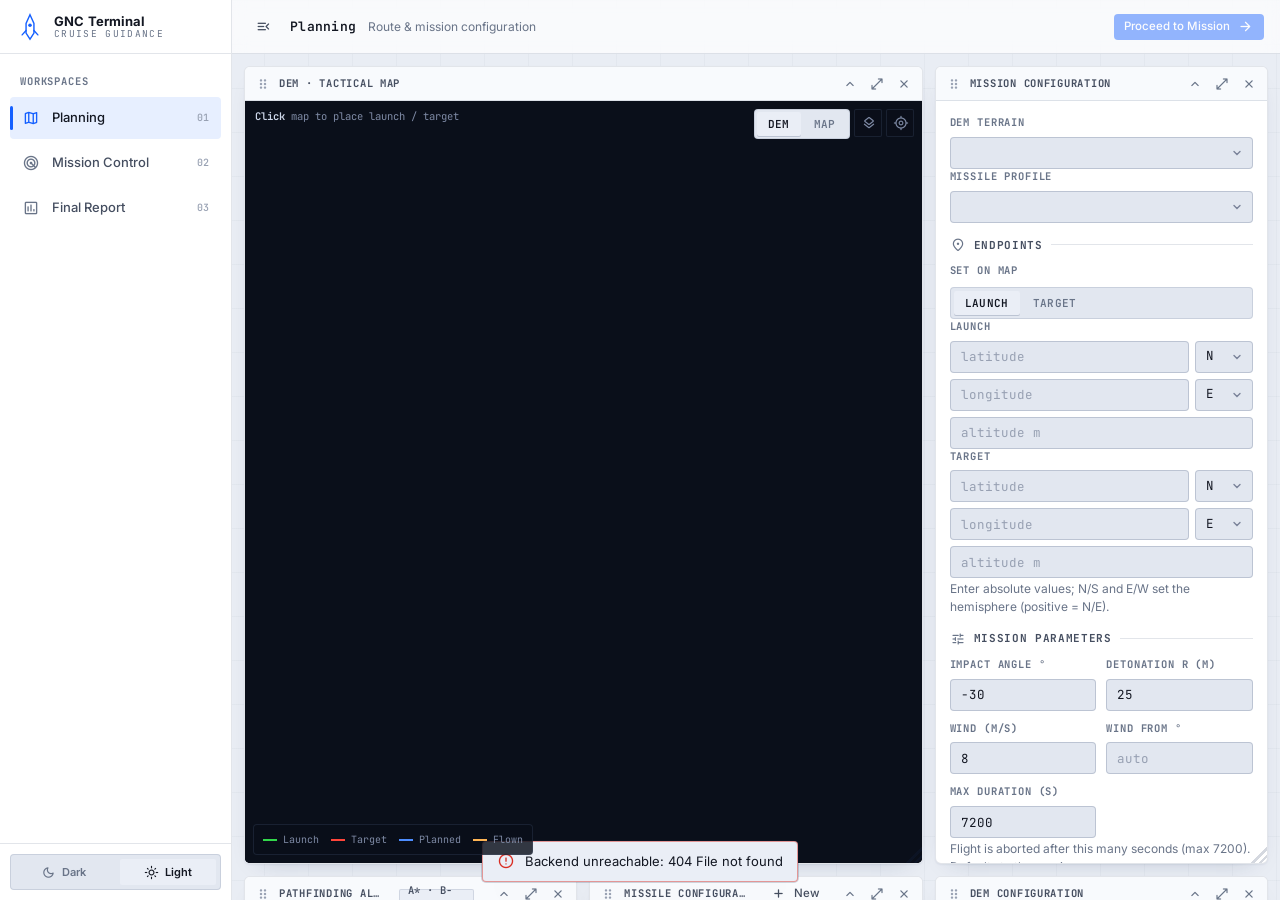
==== frontend/web/index.html @ 2882dc67 "Claude-Frontend Interface" ====
<!DOCTYPE html>
<html lang="en" data-theme="dark">
<head>
  <meta charset="utf-8" />
  <meta name="viewport" content="width=device-width, initial-scale=1, maximum-scale=1" />
  <title>Missile Guidance — Web Control Terminal</title>
  <meta name="color-scheme" content="dark light" />

  <link rel="preconnect" href="https://fonts.googleapis.com" />
  <link rel="preconnect" href="https://fonts.gstatic.com" crossorigin />
  <link href="https://fonts.googleapis.com/css2?family=Inter:wght@400;500;600;700&family=JetBrains+Mono:wght@400;500;600;700&display=swap" rel="stylesheet" />
  <link href="https://fonts.googleapis.com/css2?family=Material+Symbols+Rounded:opsz,wght,FILL,GRAD@20..48,300,0,0&display=block" rel="stylesheet" />

  <link rel="stylesheet" href="css/tokens.css" />
  <link rel="stylesheet" href="css/app.css" />
  <link rel="icon" href="data:image/svg+xml,%3Csvg xmlns='http://www.w3.org/2000/svg' viewBox='0 0 32 32'%3E%3Cpath d='M16 2 L20 12 L20 24 L16 30 L12 24 L12 12 Z' fill='%235b93ff'/%3E%3C/svg%3E" />
</head>
<body>
  <div class="app" id="app">
    <!-- Left navigation -->
    <nav class="nav" id="nav" aria-label="Primary">
      <div class="nav__brand">
        <svg class="nav__logo" viewBox="0 0 32 32" aria-hidden="true">
          <path d="M16 2 L20.5 12 L20.5 23 L16 30 L11.5 23 L11.5 12 Z" fill="none" stroke="currentColor" stroke-width="1.6"/>
          <path d="M11.5 20 L7 25 M20.5 20 L25 25" stroke="currentColor" stroke-width="1.6" fill="none" stroke-linecap="round"/>
          <circle cx="16" cy="14" r="2" fill="currentColor"/>
        </svg>
        <div class="nav__title">
          <b>GNC Terminal</b>
          <span>Cruise&nbsp;Guidance</span>
        </div>
      </div>

      <div class="nav__group" role="tablist" aria-label="Screens">
        <div class="nav__heading label">Workspaces</div>
        <button class="nav__item" data-screen="planning" role="tab">
          <span class="mi" aria-hidden="true">map</span><span>Planning</span><span class="nav__num">01</span>
        </button>
        <button class="nav__item" data-screen="mission" role="tab">
          <span class="mi" aria-hidden="true">radar</span><span>Mission Control</span><span class="nav__num">02</span>
        </button>
        <button class="nav__item" data-screen="report" role="tab">
          <span class="mi" aria-hidden="true">assessment</span><span>Final Report</span><span class="nav__num">03</span>
        </button>
      </div>

      <div class="nav__spacer"></div>

      <div class="nav__foot">
        <div class="theme-toggle" role="group" aria-label="Theme">
          <button class="theme-toggle__btn" data-theme-set="dark" aria-pressed="true"><span class="mi" aria-hidden="true">dark_mode</span><span class="theme-toggle__labels">Dark</span></button>
          <button class="theme-toggle__btn" data-theme-set="light" aria-pressed="false"><span class="mi" aria-hidden="true">light_mode</span><span class="theme-toggle__labels">Light</span></button>
        </div>
      </div>
    </nav>

    <!-- Workspace -->
    <div class="work">
      <header class="topbar">
        <button class="btn btn--icon btn--ghost topbar__nav-toggle" id="navToggle" title="Toggle navigation" aria-label="Toggle navigation">
          <span class="mi" aria-hidden="true">menu_open</span>
        </button>
        <div class="topbar__screen-name" id="screenName">Planning</div>
        <div class="topbar__crumb" id="screenCrumb"></div>
        <div class="topbar__spacer"></div>
        <div class="topbar__actions" id="topbarActions"></div>
      </header>

      <!-- Stage banner (mission screen) -->
      <div id="stageBannerMount"></div>

      <main class="screen" id="screen-planning" role="tabpanel" aria-label="Planning"></main>
      <main class="screen" id="screen-mission" role="tabpanel" aria-label="Mission Control" hidden></main>
      <main class="screen" id="screen-report" role="tabpanel" aria-label="Final Report" hidden></main>
    </div>
  </div>

  <div class="toasts" id="toasts" aria-live="polite"></div>

  <script type="module" src="js/app.js"></script>
</body>
</html>
---- frontend/web/css/tokens.css ----
/* ============================================================================
   Design tokens — "Aero-Kinetic Precision"
   A mission-control system: dense, utilitarian, calm. Dark-first with a full
   light theme. Instrument surfaces (map + 3D viewer) hold a fixed technical
   canvas so terrain reads identically in either theme.
   ========================================================================== */

:root {
  color-scheme: dark;

  /* Type */
  --font-sans: "Inter", system-ui, -apple-system, "Segoe UI", Roboto, sans-serif;
  --font-mono: "JetBrains Mono", ui-monospace, "SF Mono", "Menlo", "Consolas", monospace;

  /* Radii */
  --r-xs: 2px;
  --r-sm: 4px;
  --r-md: 6px;
  --r-lg: 10px;
  --r-full: 9999px;

  /* Spacing rhythm */
  --gap: 12px;
  --pad: 14px;
  --nav-w: 232px;
  --nav-collapsed: 60px;

  /* Motion */
  --ease-out: cubic-bezier(0.22, 1, 0.36, 1);
  --ease-out-quint: cubic-bezier(0.23, 1, 0.32, 1);
  --dur-fast: 0.12s;
  --dur: 0.22s;
  --dur-slow: 0.4s;

  /* Z-scale (semantic, never arbitrary) */
  --z-base: 0;
  --z-widget-drag: 40;
  --z-nav: 60;
  --z-banner: 70;
  --z-fullscreen: 200;
  --z-popover: 300;
  --z-toast: 400;

  /* Mission accent roles (theme-invariant so trajectories keep meaning) */
  --c-planned: #4d8dff;   /* pathfinder route            */
  --c-actual:  #ffb454;   /* flown / actual trajectory   */
  --c-boost:   #b48cff;   /* boost guidance segment      */
  --c-terminal:#ff5a52;   /* terminal guidance segment   */
  --c-target:  #ff453a;   /* target / impact             */
  --c-start:   #32d74b;   /* launch point                */

  /* Instrument canvas (map + viewer) — fixed across themes */
  --instr-bg:      #0a0f1a;
  --instr-bg-2:    #0d1420;
  --instr-grid:    rgba(120, 150, 200, 0.14);
  --instr-ink:     #cdd7ea;
  --instr-ink-dim: #7f8ba6;
}

/* -------------------------------- Dark ----------------------------------- */
:root,
:root[data-theme="dark"] {
  color-scheme: dark;

  --bg:            #080b12;
  --bg-grid:       rgba(255, 255, 255, 0.022);
  --surface:       #10141e;
  --surface-2:     #161b28;
  --surface-3:     #1d2433;
  --surface-sunken:#0a0d15;

  --ink:           #e8ecf6;
  --ink-2:         #aab3c8;
  --ink-3:         #79839a;
  --ink-faint:     #566072;

  --line:          rgba(160, 180, 220, 0.10);
  --line-2:        rgba(160, 180, 220, 0.16);
  --line-strong:   rgba(160, 180, 220, 0.28);

  --primary:       #5b93ff;
  --primary-ink:   #ffffff;
  --primary-soft:  rgba(91, 147, 255, 0.14);
  --primary-line:  rgba(91, 147, 255, 0.4);

  --success:       #34d15b;
  --success-soft:  rgba(52, 209, 91, 0.13);
  --warn:          #ffcf33;
  --warn-soft:     rgba(255, 207, 51, 0.14);
  --danger:        #ff5247;
  --danger-soft:   rgba(255, 82, 71, 0.14);

  --shadow-widget: 0 1px 0 rgba(255,255,255,0.03) inset, 0 8px 24px -12px rgba(0,0,0,0.7);
  --shadow-float:  0 18px 50px -18px rgba(0,0,0,0.85), 0 0 0 1px var(--line-2);
}

/* -------------------------------- Light ---------------------------------- */
:root[data-theme="light"] {
  color-scheme: light;

  --bg:            #e9edf4;
  --bg-grid:       rgba(20, 40, 80, 0.03);
  --surface:       #ffffff;
  --surface-2:     #f4f6fb;
  --surface-3:     #eaeef6;
  --surface-sunken:#e2e7f0;

  --ink:           #131722;
  --ink-2:         #454e60;
  --ink-3:         #697488;
  --ink-faint:     #97a0b2;

  --line:          rgba(20, 40, 80, 0.12);
  --line-2:        rgba(20, 40, 80, 0.18);
  --line-strong:   rgba(20, 40, 80, 0.30);

  --primary:       #1560ff;
  --primary-ink:   #ffffff;
  --primary-soft:  rgba(21, 96, 255, 0.10);
  --primary-line:  rgba(21, 96, 255, 0.35);

  --success:       #1a9e42;
  --success-soft:  rgba(26, 158, 66, 0.12);
  --warn:          #b8860a;
  --warn-soft:     rgba(184, 134, 10, 0.14);
  --danger:        #d92c22;
  --danger-soft:   rgba(217, 44, 34, 0.10);

  --shadow-widget: 0 1px 2px rgba(20,40,80,0.06), 0 10px 24px -16px rgba(20,40,80,0.28);
  --shadow-float:  0 20px 50px -20px rgba(20,40,80,0.35), 0 0 0 1px var(--line-2);
}

/* -------------------------------- Reset ---------------------------------- */
*, *::before, *::after { box-sizing: border-box; }
* { margin: 0; }

html, body { height: 100%; }

body {
  font-family: var(--font-sans);
  font-size: 14px;
  line-height: 1.5;
  color: var(--ink);
  background-color: var(--bg);
  background-image:
    linear-gradient(var(--bg-grid) 1px, transparent 1px),
    linear-gradient(90deg, var(--bg-grid) 1px, transparent 1px);
  background-size: 44px 44px;
  -webkit-font-smoothing: antialiased;
  text-rendering: optimizeLegibility;
  overflow: hidden;
}

button, input, select, textarea { font: inherit; color: inherit; }
button { cursor: pointer; background: none; border: none; }
a { color: var(--primary); text-decoration: none; }
h1, h2, h3, h4 { font-weight: 600; line-height: 1.2; }
ul { list-style: none; padding: 0; }

::selection { background: var(--primary-soft); }

/* Scrollbars */
* { scrollbar-width: thin; scrollbar-color: var(--line-strong) transparent; }
*::-webkit-scrollbar { width: 9px; height: 9px; }
*::-webkit-scrollbar-thumb { background: var(--line-2); border-radius: var(--r-full); border: 2px solid transparent; background-clip: content-box; }
*::-webkit-scrollbar-thumb:hover { background: var(--line-strong); background-clip: content-box; }

/* --------------------------- Text primitives ----------------------------- */
.mono { font-family: var(--font-mono); font-variant-numeric: tabular-nums; }
.tnum { font-variant-numeric: tabular-nums; }

.label {
  font-family: var(--font-mono);
  font-size: 10.5px;
  font-weight: 700;
  letter-spacing: 0.08em;
  text-transform: uppercase;
  color: var(--ink-3);
}

.hint { color: var(--ink-3); font-size: 12px; }

/* ------------------------------ Controls --------------------------------- */
.btn {
  --btn-bg: var(--surface-3);
  display: inline-flex; align-items: center; gap: 7px;
  height: 32px; padding: 0 12px;
  border-radius: var(--r-sm);
  background: var(--btn-bg);
  border: 1px solid var(--line-2);
  color: var(--ink);
  font-size: 12.5px; font-weight: 500;
  white-space: nowrap;
  transition: background var(--dur-fast) var(--ease-out), border-color var(--dur-fast), transform var(--dur-fast);
}
.btn:hover { background: color-mix(in oklab, var(--btn-bg) 82%, var(--ink)); border-color: var(--line-strong); }
.btn:active { transform: translateY(1px); }
.btn:disabled { opacity: 0.45; cursor: not-allowed; }
.btn .mi { font-size: 17px; }

.btn--primary { --btn-bg: var(--primary); color: var(--primary-ink); border-color: transparent; }
.btn--primary:hover { background: color-mix(in oklab, var(--primary) 88%, #fff); }
.btn--danger { --btn-bg: transparent; color: var(--danger); border-color: color-mix(in oklab, var(--danger) 45%, transparent); }
.btn--danger:hover { background: var(--danger-soft); }
.btn--ghost { --btn-bg: transparent; border-color: transparent; color: var(--ink-2); }
.btn--ghost:hover { background: var(--surface-3); color: var(--ink); }
.btn--sm { height: 26px; padding: 0 9px; font-size: 11.5px; }
.btn--icon { width: 30px; height: 30px; padding: 0; justify-content: center; }
.btn--block { width: 100%; justify-content: center; }

/* Inputs */
.field { display: flex; flex-direction: column; gap: 5px; }
.field > .label { margin-bottom: 1px; }

.input, .select {
  height: 32px; width: 100%;
  padding: 0 10px;
  background: var(--surface-sunken);
  border: 1px solid var(--line-2);
  border-radius: var(--r-sm);
  color: var(--ink);
  font-family: var(--font-mono);
  font-size: 12.5px;
  transition: border-color var(--dur-fast), box-shadow var(--dur-fast);
}
.input:focus, .select:focus {
  outline: none;
  border-color: var(--primary-line);
  box-shadow: 0 0 0 3px var(--primary-soft);
}
.input::placeholder { color: var(--ink-faint); }
.select {
  appearance: none;
  background-image: url("data:image/svg+xml,%3Csvg xmlns='http://www.w3.org/2000/svg' width='12' height='12' viewBox='0 0 12 12'%3E%3Cpath d='M3 4.5 6 7.5 9 4.5' stroke='%237a839a' stroke-width='1.4' fill='none' stroke-linecap='round'/%3E%3C/svg%3E");
  background-repeat: no-repeat;
  background-position: right 9px center;
  padding-right: 26px;
  cursor: pointer;
}
.range { width: 100%; accent-color: var(--primary); }

/* Chips / status pills */
.chip {
  display: inline-flex; align-items: center; gap: 5px;
  height: 20px; padding: 0 8px;
  border-radius: var(--r-xs);
  background: var(--surface-3);
  border: 1px solid var(--line);
  font-family: var(--font-mono);
  font-size: 10.5px; font-weight: 600; letter-spacing: 0.03em;
  color: var(--ink-2);
  text-transform: uppercase;
}
.chip .dot { width: 6px; height: 6px; border-radius: 50%; background: var(--ink-3); }
.chip--ok { color: var(--success); border-color: color-mix(in oklab, var(--success) 40%, transparent); background: var(--success-soft); }
.chip--ok .dot { background: var(--success); }
.chip--warn { color: var(--warn); border-color: color-mix(in oklab, var(--warn) 40%, transparent); background: var(--warn-soft); }
.chip--warn .dot { background: var(--warn); }
.chip--danger { color: var(--danger); border-color: color-mix(in oklab, var(--danger) 40%, transparent); background: var(--danger-soft); }
.chip--danger .dot { background: var(--danger); }

/* Segmented control (tabs) */
.seg { display: inline-flex; gap: 2px; padding: 3px; background: var(--surface-sunken); border-radius: var(--r-sm); border: 1px solid var(--line); }
.seg__btn {
  height: 24px; padding: 0 11px;
  border-radius: var(--r-xs);
  font-family: var(--font-mono); font-size: 11px; font-weight: 600; letter-spacing: 0.03em;
  color: var(--ink-3); text-transform: uppercase;
  transition: color var(--dur-fast), background var(--dur-fast);
}
.seg__btn:hover { color: var(--ink); }
.seg__btn[aria-selected="true"] { background: var(--surface-3); color: var(--ink); box-shadow: 0 1px 0 var(--line-2); }

/* Key/value data rows */
.kv { display: grid; grid-template-columns: 1fr auto; align-items: baseline; gap: 8px; padding: 4px 0; border-bottom: 1px solid var(--line); }
.kv:last-child { border-bottom: none; }
.kv__k { color: var(--ink-3); font-size: 12px; }
.kv__v { font-family: var(--font-mono); font-size: 12.5px; font-weight: 500; color: var(--ink); font-variant-numeric: tabular-nums; }
.kv__v.is-warn { color: var(--warn); }
.kv__v.is-danger { color: var(--danger); }
.kv__v.is-ok { color: var(--success); }

/* Material symbols sizing */
.mi { font-family: "Material Symbols Rounded"; font-weight: normal; font-style: normal; line-height: 1; letter-spacing: normal; text-transform: none; display: inline-block; white-space: nowrap; -webkit-font-feature-settings: 'liga'; -webkit-font-smoothing: antialiased; user-select: none; font-size: 18px; }

/* Visually-hidden (a11y) */
.vh { position: absolute; width: 1px; height: 1px; padding: 0; margin: -1px; overflow: hidden; clip: rect(0 0 0 0); white-space: nowrap; border: 0; }

@media (prefers-reduced-motion: reduce) {
  *, *::before, *::after { animation-duration: 0.001ms !important; transition-duration: 0.001ms !important; }
}
---- frontend/web/css/app.css ----
/* ============================================================================
   App shell, widgets, and screen components.
   ========================================================================== */

/* --------------------------------- Shell --------------------------------- */
.app {
  display: grid;
  grid-template-columns: var(--nav-w) 1fr;
  grid-template-rows: 100%;
  height: 100vh;
  transition: grid-template-columns var(--dur) var(--ease-out);
}
.app.nav-collapsed { grid-template-columns: var(--nav-collapsed) 1fr; }

/* --------------------------------- Nav ----------------------------------- */
.nav {
  grid-column: 1;
  display: flex; flex-direction: column;
  background: var(--surface);
  border-right: 1px solid var(--line);
  overflow: hidden;
  z-index: var(--z-nav);
}
.nav__brand {
  display: flex; align-items: center; gap: 10px;
  height: 54px; padding: 0 16px;
  border-bottom: 1px solid var(--line);
  flex-shrink: 0;
}
.nav__logo { width: 28px; height: 28px; flex-shrink: 0; color: var(--primary); }
.nav__title { display: flex; flex-direction: column; line-height: 1.15; overflow: hidden; white-space: nowrap; }
.nav__title b { font-size: 13px; letter-spacing: 0.01em; }
.nav__title span { font-family: var(--font-mono); font-size: 9.5px; letter-spacing: 0.14em; color: var(--ink-3); text-transform: uppercase; }

.nav__group { padding: 12px 10px; display: flex; flex-direction: column; gap: 3px; }
.nav__heading { padding: 8px 10px 4px; }

.nav__item {
  display: flex; align-items: center; gap: 12px;
  height: 42px; padding: 0 12px;
  border-radius: var(--r-sm);
  color: var(--ink-2);
  font-size: 13px; font-weight: 500;
  white-space: nowrap;
  position: relative;
  transition: background var(--dur-fast), color var(--dur-fast);
}
.nav__item .mi { flex-shrink: 0; color: var(--ink-3); transition: color var(--dur-fast); }
.nav__item:hover { background: var(--surface-2); color: var(--ink); }
.nav__item:hover .mi { color: var(--ink-2); }
.nav__item[aria-current="page"] { background: var(--primary-soft); color: var(--ink); }
.nav__item[aria-current="page"] .mi { color: var(--primary); }
.nav__item[aria-current="page"]::before {
  content: ""; position: absolute; left: 0; top: 9px; bottom: 9px; width: 3px;
  background: var(--primary); border-radius: var(--r-full);
}
.nav__num { margin-left: auto; font-family: var(--font-mono); font-size: 10px; color: var(--ink-faint); }

.nav__spacer { flex: 1; }
.nav__foot { padding: 10px; border-top: 1px solid var(--line); display: flex; flex-direction: column; gap: 8px; }

.app.nav-collapsed .nav__title,
.app.nav-collapsed .nav__item span,
.app.nav-collapsed .nav__num,
.app.nav-collapsed .nav__heading,
.app.nav-collapsed .theme-toggle__labels { display: none; }
.app.nav-collapsed .nav__item { justify-content: center; padding: 0; }
.app.nav-collapsed .nav__brand { justify-content: center; padding: 0; }

/* Theme toggle */
.theme-toggle { display: flex; align-items: center; gap: 8px; padding: 4px; background: var(--surface-sunken); border: 1px solid var(--line); border-radius: var(--r-sm); }
.theme-toggle__btn { flex: 1; display: flex; align-items: center; justify-content: center; gap: 6px; height: 26px; border-radius: var(--r-xs); color: var(--ink-3); font-size: 11px; font-weight: 600; }
.theme-toggle__btn[aria-pressed="true"] { background: var(--surface-3); color: var(--ink); }
.theme-toggle__btn .mi { font-size: 15px; }

/* ------------------------------- Workspace ------------------------------- */
.work { grid-column: 2; display: flex; flex-direction: column; min-width: 0; height: 100vh; }

.topbar {
  display: flex; align-items: center; gap: 12px;
  height: 54px; padding: 0 16px;
  border-bottom: 1px solid var(--line);
  background: color-mix(in oklab, var(--surface) 70%, transparent);
  backdrop-filter: blur(8px);
  flex-shrink: 0;
  z-index: var(--z-banner);
}
.topbar__nav-toggle { color: var(--ink-2); }
.topbar__screen-name { font-family: var(--font-mono); font-size: 13px; font-weight: 600; letter-spacing: 0.02em; }
.topbar__crumb { color: var(--ink-3); font-size: 12px; }
.topbar__spacer { flex: 1; }
.topbar__actions { display: flex; align-items: center; gap: 8px; }

.screen { flex: 1; min-height: 0; position: relative; overflow: hidden; }
.screen[hidden] { display: none; }

/* Widget grid workspace */
.workspace {
  position: absolute; inset: 0;
  padding: var(--gap);
  display: grid;
  gap: var(--gap);
  overflow: auto;
}

/* --------------------------------- Widget -------------------------------- */
.widget {
  display: flex; flex-direction: column;
  min-width: 0; min-height: 0;
  background: var(--surface);
  border: 1px solid var(--line);
  border-radius: var(--r-md);
  box-shadow: var(--shadow-widget);
  overflow: hidden;
  position: relative;
}
.widget.is-dragging { z-index: var(--z-widget-drag); box-shadow: var(--shadow-float); cursor: grabbing; user-select: none; opacity: 0.94; transform: scale(1.01); }
.widget-placeholder {
  border: 1.5px dashed var(--primary-line);
  border-radius: var(--r-md);
  background: var(--primary-soft);
  min-height: 0;
  transition: none;
}
.widget.is-fullscreen {
  position: fixed !important; inset: 12px !important;
  z-index: var(--z-fullscreen);
  box-shadow: var(--shadow-float);
  grid-area: unset !important;
}
.widget.is-collapsed { min-height: 0 !important; height: auto !important; }
.widget.is-collapsed .widget__body { display: none; }

.widget__head {
  display: flex; align-items: center; gap: 8px;
  height: 34px; padding: 0 6px 0 10px;
  border-bottom: 1px solid var(--line);
  background: color-mix(in oklab, var(--surface-2) 60%, var(--surface));
  flex-shrink: 0;
  cursor: grab;
  user-select: none;
}
.widget__grip { display: flex; color: var(--ink-faint); flex-shrink: 0; }
.widget__grip .mi { font-size: 16px; }
.widget__title { font-family: var(--font-mono); font-size: 10.5px; font-weight: 700; letter-spacing: 0.07em; text-transform: uppercase; color: var(--ink-2); white-space: nowrap; overflow: hidden; text-overflow: ellipsis; }
.widget__head-meta { margin-left: 6px; overflow: hidden; }
.widget__spacer { flex: 1; }
.widget__tools { display: flex; align-items: center; gap: 1px; flex-shrink: 0; }
.widget__tool { width: 26px; height: 26px; display: grid; place-items: center; border-radius: var(--r-xs); color: var(--ink-3); transition: background var(--dur-fast), color var(--dur-fast); }
.widget__tool:hover { background: var(--surface-3); color: var(--ink); }
.widget__tool .mi { font-size: 16px; }

.widget__body { flex: 1; min-height: 0; overflow: auto; padding: var(--pad); }
.widget__body.is-flush { padding: 0; }
.widget__body.is-instrument { padding: 0; background: var(--instr-bg); }

.widget__resize {
  position: absolute; right: 0; bottom: 0; width: 16px; height: 16px;
  cursor: nwse-resize; z-index: 2;
  background: linear-gradient(135deg, transparent 50%, var(--line-strong) 50%, var(--line-strong) 60%, transparent 60%, transparent 72%, var(--line-strong) 72%, var(--line-strong) 82%, transparent 82%);
  opacity: 0.6;
}
.widget__resize:hover { opacity: 1; }

.widget__section-tabs { display: flex; align-items: center; gap: 2px; padding: 6px 8px; border-bottom: 1px solid var(--line); overflow-x: auto; flex-shrink: 0; }

/* Empty / loading states inside widgets */
.state {
  height: 100%; min-height: 120px;
  display: flex; flex-direction: column; align-items: center; justify-content: center; gap: 10px;
  text-align: center; padding: 24px; color: var(--ink-3);
}
.state .mi { font-size: 30px; color: var(--ink-faint); }
.state__title { font-size: 13px; color: var(--ink-2); font-weight: 500; }
.state__msg { font-size: 12px; max-width: 40ch; }
.spinner { width: 22px; height: 22px; border: 2px solid var(--line-2); border-top-color: var(--primary); border-radius: 50%; animation: spin 0.7s linear infinite; }
@keyframes spin { to { transform: rotate(360deg); } }

/* --------------------------- Instrument canvas --------------------------- */
.instr { position: relative; width: 100%; height: 100%; background: var(--instr-bg); }
.instr canvas { display: block; width: 100%; height: 100%; }
.instr__overlay { position: absolute; inset: 0; pointer-events: none; }
.instr__hud { position: absolute; padding: 8px 10px; font-family: var(--font-mono); font-size: 10.5px; color: var(--instr-ink-dim); pointer-events: none; z-index: 500; }
.instr__hud--tl { top: 0; left: 0; }
.instr__hud--tr { top: 0; right: 0; text-align: right; }
.instr__hud--bl { bottom: 0; left: 0; }
.instr__hud--br { bottom: 0; right: 0; text-align: right; }
.instr__hud b { color: var(--instr-ink); font-weight: 600; }
.instr__controls { position: absolute; top: 8px; right: 8px; display: flex; gap: 4px; pointer-events: auto; z-index: 600; }
.instr__legend { position: absolute; bottom: 8px; left: 8px; display: flex; flex-wrap: wrap; gap: 4px 12px; padding: 7px 9px; background: color-mix(in oklab, var(--instr-bg) 82%, transparent); border: 1px solid var(--instr-grid); border-radius: var(--r-sm); pointer-events: none; z-index: 500; }
.instr__legend span { display: inline-flex; align-items: center; gap: 6px; font-family: var(--font-mono); font-size: 10px; color: var(--instr-ink-dim); }
.instr__legend i { width: 14px; height: 0; border-top: 2px solid currentColor; display: inline-block; }
.instr__btn { width: 28px; height: 28px; display: grid; place-items: center; border-radius: var(--r-xs); background: color-mix(in oklab, var(--instr-bg) 70%, transparent); border: 1px solid var(--instr-grid); color: var(--instr-ink-dim); }
.instr__btn:hover { color: var(--instr-ink); border-color: var(--instr-ink-dim); }
.instr__btn .mi { font-size: 16px; }

/* ----------------------------- Map menu / Leaflet ------------------------ */
.map-menu__row { display: flex; align-items: center; gap: 9px; padding: 6px 8px; border-radius: var(--r-xs); font-size: 12.5px; color: var(--ink); cursor: pointer; user-select: none; }
.map-menu__row:hover { background: var(--surface-3); }
.map-menu__row input { width: 15px; height: 15px; accent-color: var(--primary); cursor: pointer; }

.leaflet-container { background: var(--instr-bg) !important; font-family: var(--font-mono); font-size: 11px; }
.leaflet-bar a { background: var(--surface-2) !important; color: var(--ink) !important; border-bottom-color: var(--line-2) !important; }
.leaflet-bar a:hover { background: var(--surface-3) !important; }
.leaflet-control-attribution { background: rgba(10,15,26,.7) !important; color: var(--instr-ink-dim) !important; }
.leaflet-control-attribution a { color: var(--instr-ink-dim) !important; }
.map-pin-label { background: rgba(10,15,26,.82) !important; border: 1px solid var(--instr-grid) !important; color: var(--instr-ink) !important; font: 600 10px var(--font-mono) !important; box-shadow: none !important; padding: 1px 5px !important; }
.map-pin-label::before { display: none !important; }

/* --------------------------------- Terminal ------------------------------ */
.terminal { height: 100%; background: var(--surface-sunken); font-family: var(--font-mono); font-size: 12px; line-height: 1.65; color: var(--ink-2); padding: 10px 12px; overflow: auto; }
.terminal__line { white-space: pre-wrap; word-break: break-word; }
.terminal__line .t-tag { color: var(--primary); }
.terminal__line.is-ok .t-tag { color: var(--success); }
.terminal__line.is-warn { color: var(--warn); }
.terminal__line.is-err { color: var(--danger); }
.terminal__cursor { display: inline-block; width: 7px; height: 14px; background: var(--primary); vertical-align: text-bottom; animation: blink 1.1s steps(1) infinite; }
@keyframes blink { 50% { opacity: 0; } }

/* --------------------------------- PFD ----------------------------------- */
.pfd { display: grid; grid-template-columns: 78px 1fr 78px; height: 100%; background: var(--instr-bg); color: var(--instr-ink); font-family: var(--font-mono); }
.pfd__tape { position: relative; overflow: hidden; }
.pfd__tape canvas { width: 100%; height: 100%; display: block; }
.pfd__tape-label { position: absolute; top: 6px; left: 0; right: 0; text-align: center; font-size: 9px; letter-spacing: 0.1em; color: var(--instr-ink-dim); }
.pfd__center { position: relative; border-left: 1px solid var(--instr-grid); border-right: 1px solid var(--instr-grid); overflow: hidden; }
.pfd__center canvas { width: 100%; height: 100%; display: block; }
.pfd__readout { position: absolute; left: 50%; top: 10px; transform: translateX(-50%); text-align: center; }
.pfd__readout b { font-size: 13px; letter-spacing: 0.02em; }
.pfd__alt-mode { position: absolute; bottom: 8px; right: 6px; }

/* -------------------------- Stage banner --------------------------------- */
.stage-banner {
  display: flex; align-items: center; gap: 16px;
  padding: 9px 16px;
  border-bottom: 1px solid var(--line);
  background: var(--surface);
  position: relative; overflow: hidden;
}
.stage-banner__accent { position: absolute; left: 0; top: 0; bottom: 0; width: 4px; background: var(--stage-c, var(--ink-3)); }
.stage-banner__stage { display: flex; align-items: center; gap: 10px; }
.stage-banner__dot { width: 10px; height: 10px; border-radius: 50%; background: var(--stage-c, var(--ink-3)); box-shadow: 0 0 0 4px color-mix(in oklab, var(--stage-c, var(--ink-3)) 22%, transparent); }
.stage-banner__name { font-family: var(--font-mono); font-size: 15px; font-weight: 700; letter-spacing: 0.04em; color: var(--stage-c, var(--ink)); }
.stage-banner__sub { font-size: 11px; color: var(--ink-3); }
.stage-banner__timeline { flex: 1; display: flex; align-items: center; gap: 0; height: 26px; }
.stage-pip { flex: 1; display: flex; flex-direction: column; align-items: center; gap: 3px; position: relative; }
.stage-pip__bar { height: 3px; width: 100%; background: var(--line-2); border-radius: var(--r-full); }
.stage-pip.is-past .stage-pip__bar { background: var(--ink-3); }
.stage-pip.is-active .stage-pip__bar { background: var(--stage-c); }
.stage-pip__label { font-family: var(--font-mono); font-size: 8.5px; letter-spacing: 0.06em; color: var(--ink-faint); text-transform: uppercase; }
.stage-pip.is-active .stage-pip__label { color: var(--stage-c); }
.stage-banner__metrics { display: flex; gap: 22px; }
.stage-metric { text-align: right; }
.stage-metric__v { font-family: var(--font-mono); font-size: 15px; font-weight: 700; font-variant-numeric: tabular-nums; }
.stage-metric__k { font-size: 9.5px; letter-spacing: 0.08em; color: var(--ink-3); text-transform: uppercase; }
.stage-banner__progress { position: absolute; left: 0; bottom: 0; height: 2px; background: var(--stage-c, var(--primary)); transition: width var(--dur) linear; }

/* Stage colors */
[data-stage="PRE_LAUNCHED"] { --stage-c: var(--ink-3); }
[data-stage="BOOST"]        { --stage-c: var(--warn); }
[data-stage="CRUISE"]       { --stage-c: var(--primary); }
[data-stage="TERMINAL"]     { --stage-c: var(--danger); }
[data-stage="IMPACT"]       { --stage-c: var(--danger); }

/* ------------------------------ Mini chart ------------------------------- */
.chart { display: flex; flex-direction: column; gap: 6px; }
.chart__head { display: flex; align-items: baseline; justify-content: space-between; }
.chart__title { font-size: 11.5px; color: var(--ink-2); }
.chart__val { font-family: var(--font-mono); font-size: 12px; font-weight: 600; }
.chart canvas { width: 100%; height: 52px; display: block; }

/* ------------------------------- Timeline -------------------------------- */
.timeline { display: flex; flex-direction: column; gap: 10px; padding: 12px 16px; border-top: 1px solid var(--line); background: var(--surface); }
.timeline__row { display: flex; align-items: center; gap: 14px; }
.timeline__play { width: 40px; height: 40px; border-radius: 50%; background: var(--primary); color: var(--primary-ink); display: grid; place-items: center; flex-shrink: 0; }
.timeline__play .mi { font-size: 22px; }
.timeline__scrub-wrap { flex: 1; position: relative; height: 40px; display: flex; align-items: center; }
.timeline__track { position: relative; width: 100%; height: 34px; background: var(--surface-sunken); border: 1px solid var(--line); border-radius: var(--r-sm); overflow: hidden; cursor: pointer; }
.timeline__stages { position: absolute; inset: 0; display: flex; }
.timeline__stage-seg { height: 100%; opacity: 0.16; }
.timeline__progress { position: absolute; left: 0; top: 0; bottom: 0; background: var(--primary-soft); border-right: 2px solid var(--primary); pointer-events: none; }
.timeline__playhead { position: absolute; top: -3px; bottom: -3px; width: 2px; background: var(--primary); pointer-events: none; }
.timeline__playhead::before { content: ""; position: absolute; top: -5px; left: 50%; transform: translateX(-50%); width: 10px; height: 10px; background: var(--primary); border-radius: 2px; }
.timeline__time { font-family: var(--font-mono); font-size: 12.5px; font-weight: 600; min-width: 128px; text-align: right; font-variant-numeric: tabular-nums; }
.timeline__speeds { display: flex; gap: 2px; }

/* -------------------------------- Report --------------------------------- */
.report { max-width: 1080px; margin: 0 auto; padding: 4px; display: grid; gap: var(--gap); }
.verdict {
  display: flex; align-items: center; gap: 20px;
  padding: 20px 24px;
  border-radius: var(--r-lg);
  border: 1px solid var(--line-2);
  background: linear-gradient(180deg, var(--surface-2), var(--surface));
}
.verdict__badge {
  width: 84px; height: 84px; border-radius: var(--r-md);
  display: grid; place-items: center; flex-shrink: 0;
  background: var(--verdict-soft, var(--surface-3));
  border: 1px solid var(--verdict-c, var(--line-2));
  color: var(--verdict-c, var(--ink));
}
.verdict__badge .mi { font-size: 40px; }
.verdict__title { font-family: var(--font-mono); font-size: 26px; font-weight: 700; letter-spacing: 0.02em; color: var(--verdict-c, var(--ink)); }
.verdict__sub { color: var(--ink-2); font-size: 13px; margin-top: 2px; }
.verdict__score { margin-left: auto; text-align: center; }
.verdict__score-ring { position: relative; width: 96px; height: 96px; }
.verdict__score-num { position: absolute; inset: 0; display: grid; place-items: center; font-family: var(--font-mono); font-size: 26px; font-weight: 700; }
[data-verdict="HIT"] { --verdict-c: var(--success); --verdict-soft: var(--success-soft); }
[data-verdict="MISS"] { --verdict-c: var(--warn); --verdict-soft: var(--warn-soft); }
[data-verdict="CFIT"], [data-verdict="ABORTED"] { --verdict-c: var(--danger); --verdict-soft: var(--danger-soft); }
[data-verdict="TIMEOUT"] { --verdict-c: var(--ink-3); --verdict-soft: var(--surface-3); }

.report__grid { display: grid; grid-template-columns: repeat(auto-fit, minmax(220px, 1fr)); gap: var(--gap); }
.metric-tile { padding: 14px 16px; background: var(--surface); border: 1px solid var(--line); border-radius: var(--r-md); }
.metric-tile__k { font-size: 11px; color: var(--ink-3); letter-spacing: 0.04em; text-transform: uppercase; }
.metric-tile__v { font-family: var(--font-mono); font-size: 24px; font-weight: 700; margin-top: 6px; font-variant-numeric: tabular-nums; }
.metric-tile__u { font-size: 12px; color: var(--ink-3); font-weight: 400; margin-left: 4px; }

/* --------------------------------- Toast --------------------------------- */
.toasts { position: fixed; bottom: 18px; left: 50%; transform: translateX(-50%); z-index: var(--z-toast); display: flex; flex-direction: column; gap: 8px; align-items: center; }
.toast { display: flex; align-items: center; gap: 10px; padding: 10px 14px; background: var(--surface-3); border: 1px solid var(--line-2); border-radius: var(--r-sm); box-shadow: var(--shadow-float); font-size: 13px; animation: toast-in var(--dur) var(--ease-out); }
.toast .mi { font-size: 18px; }
.toast--err { border-color: color-mix(in oklab, var(--danger) 45%, transparent); }
.toast--err .mi { color: var(--danger); }
.toast--ok .mi { color: var(--success); }
@keyframes toast-in { from { opacity: 0; transform: translateY(8px); } }

/* --------------------------- Config sub-blocks --------------------------- */
.form-grid { display: grid; grid-template-columns: 1fr 1fr; gap: 10px; }
.form-grid .field.col-span { grid-column: 1 / -1; }
.subsection { padding-top: 4px; }
.subsection__head { display: flex; align-items: center; gap: 8px; margin: 14px 0 10px; }
.subsection__head .mi { font-size: 16px; color: var(--ink-3); }
.subsection__title { font-family: var(--font-mono); font-size: 11px; font-weight: 700; letter-spacing: 0.06em; text-transform: uppercase; color: var(--ink-2); }
.subsection__rule { flex: 1; height: 1px; background: var(--line); }

.profile-card { padding: 12px; border: 1px solid var(--line); border-radius: var(--r-sm); background: var(--surface-sunken); }
.profile-card__name { font-family: var(--font-mono); font-weight: 700; font-size: 13px; }
.profile-card__spec { display: grid; grid-template-columns: 1fr 1fr; gap: 3px 14px; margin-top: 8px; }

/* -------------------- Monitor: collapsible detail blocks ----------------- */
.mon-details { margin-top: 12px; border: 1px solid var(--line); border-radius: var(--r-sm); background: var(--surface-sunken); overflow: hidden; }
.mon-details__summary { display: flex; align-items: center; gap: 6px; cursor: pointer; list-style: none; padding: 8px 10px;
  font-family: var(--font-mono); font-size: 10.5px; font-weight: 700; letter-spacing: 0.05em; text-transform: uppercase; color: var(--ink-2); user-select: none; }
.mon-details__summary::-webkit-details-marker { display: none; }
.mon-details__summary:hover { color: var(--ink); }
.mon-details__summary .mi { font-size: 16px; color: var(--ink-3); transition: transform 0.15s ease; }
.mon-details[open] > .mon-details__summary .mi { transform: rotate(90deg); }
.mon-details__body { padding: 4px 10px 10px; border-top: 1px solid var(--line); }

/* Horizontal meters used for PID terms / correlation / throttle. */
.mon-bar { padding: 5px 0; }
.mon-bar__head { display: flex; justify-content: space-between; align-items: baseline; gap: 8px; margin-bottom: 4px; }
.mon-bar__label { color: var(--ink-3); font-size: 12px; }
.mon-bar__val { font-size: 12.5px; font-weight: 500; color: var(--ink); }
.mon-bar__val.is-ok { color: var(--success); }
.mon-bar__val.is-warn { color: var(--warn); }
.mon-bar__track { position: relative; height: 6px; border-radius: var(--r-full); background: var(--line-2); overflow: hidden; }
.mon-bar__fill { position: absolute; top: 0; bottom: 0; border-radius: var(--r-full); min-width: 2px; }
.mon-bar__zero { position: absolute; top: -1px; bottom: -1px; width: 1px; background: var(--ink-3); opacity: 0.6; z-index: 1; }

/* ------------------------------ Responsive ------------------------------- */
@media (max-width: 1100px) {
  .app { grid-template-columns: var(--nav-collapsed) 1fr; }
  .app .nav__title, .app .nav__item span, .app .nav__num, .app .nav__heading { display: none; }
  .app .nav__item { justify-content: center; padding: 0; }
  .app .nav__brand { justify-content: center; padding: 0; }
}
@media (max-width: 760px) {
  .workspace { display: block !important; }
  .workspace .widget { margin-bottom: var(--gap); height: auto !important; min-height: 220px; }
  .stage-banner__timeline { display: none; }
}
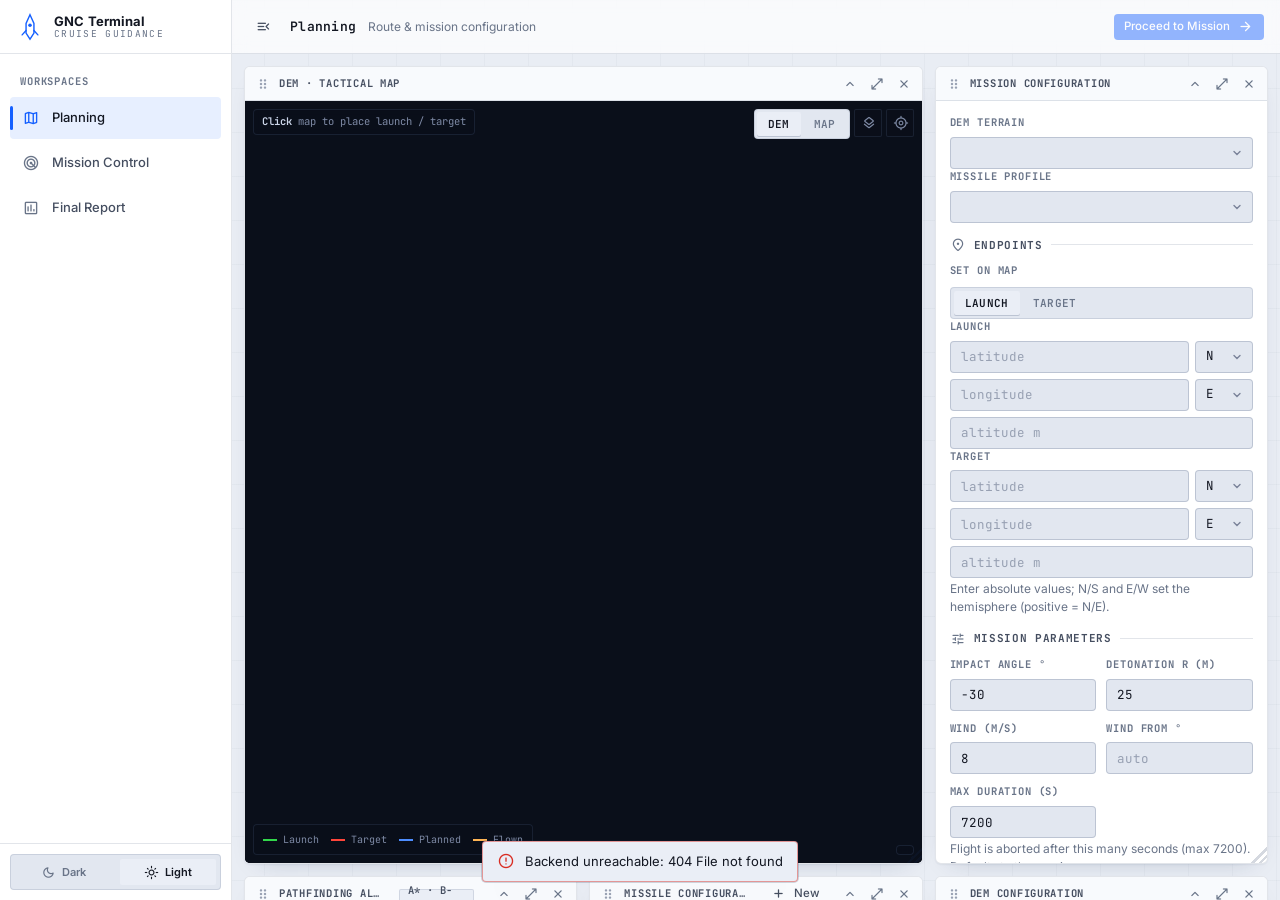
==== commit fa38f246: "Applied time_to_go_min to prevent too sharp control of guidance law when closing to target" ====
--- a/frontend/web/index.html
+++ b/frontend/web/index.html
@@ -33,14 +33,14 @@
 
       <div class="nav__group" role="tablist" aria-label="Screens">
         <div class="nav__heading label">Workspaces</div>
-        <button class="nav__item" data-screen="planning" role="tab">
-          <span class="mi" aria-hidden="true">map</span><span>Planning</span><span class="nav__num">01</span>
+        <button class="nav__item" data-screen="planning" role="tab" title="Planning">
+          <span class="mi" aria-hidden="true">map</span><span>Planning</span>
         </button>
-        <button class="nav__item" data-screen="mission" role="tab">
-          <span class="mi" aria-hidden="true">radar</span><span>Mission Control</span><span class="nav__num">02</span>
+        <button class="nav__item" data-screen="mission" role="tab" title="Mission Control">
+          <span class="mi" aria-hidden="true">radar</span><span>Mission Control</span>
         </button>
-        <button class="nav__item" data-screen="report" role="tab">
-          <span class="mi" aria-hidden="true">assessment</span><span>Final Report</span><span class="nav__num">03</span>
+        <button class="nav__item" data-screen="report" role="tab" title="Final Report">
+          <span class="mi" aria-hidden="true">assessment</span><span>Final Report</span>
         </button>
       </div>
 
--- a/frontend/web/css/app.css
+++ b/frontend/web/css/app.css
@@ -59,12 +59,15 @@
 .nav__spacer { flex: 1; }
 .nav__foot { padding: 10px; border-top: 1px solid var(--line); display: flex; flex-direction: column; gap: 8px; }
 
+/* Collapsed rail: hide the text label, KEEP the .mi icon (icons are spans too, so
+   a bare `.nav__item span` would blank them out). */
 .app.nav-collapsed .nav__title,
-.app.nav-collapsed .nav__item span,
-.app.nav-collapsed .nav__num,
+.app.nav-collapsed .nav__item span:not(.mi),
 .app.nav-collapsed .nav__heading,
 .app.nav-collapsed .theme-toggle__labels { display: none; }
 .app.nav-collapsed .nav__item { justify-content: center; padding: 0; }
+.app.nav-collapsed .nav__item .mi { color: var(--ink-2); }
+.app.nav-collapsed .nav__item[aria-current="page"] .mi { color: var(--primary); }
 .app.nav-collapsed .nav__brand { justify-content: center; padding: 0; }
 
 /* Theme toggle */
@@ -113,6 +116,9 @@
   box-shadow: var(--shadow-widget);
   overflow: hidden;
   position: relative;
+  /* Contain instrument-overlay z-indexes to this widget's own stacking context,
+     so a sibling's HUD / controls can never paint over a fullscreen widget. */
+  isolation: isolate;
 }
 .widget.is-dragging { z-index: var(--z-widget-drag); box-shadow: var(--shadow-float); cursor: grabbing; user-select: none; opacity: 0.94; transform: scale(1.01); }
 .widget-placeholder {
@@ -123,10 +129,19 @@
   transition: none;
 }
 .widget.is-fullscreen {
-  position: fixed !important; inset: 12px !important;
+  position: fixed !important; inset: 16px !important;
   z-index: var(--z-fullscreen);
   box-shadow: var(--shadow-float);
   grid-area: unset !important;
+}
+/* Dim the workspace behind a fullscreen widget so it reads as a focused overlay,
+   not a panel floating over live siblings. */
+.app:has(.widget.is-fullscreen)::after {
+  content: ""; position: fixed; inset: 0;
+  background: color-mix(in oklab, var(--bg) 62%, transparent);
+  backdrop-filter: blur(2px);
+  z-index: calc(var(--z-fullscreen) - 1);
+  pointer-events: none;
 }
 .widget.is-collapsed { min-height: 0 !important; height: auto !important; }
 .widget.is-collapsed .widget__body { display: none; }
@@ -180,14 +195,23 @@
 .instr { position: relative; width: 100%; height: 100%; background: var(--instr-bg); }
 .instr canvas { display: block; width: 100%; height: 100%; }
 .instr__overlay { position: absolute; inset: 0; pointer-events: none; }
-.instr__hud { position: absolute; padding: 8px 10px; font-family: var(--font-mono); font-size: 10.5px; color: var(--instr-ink-dim); pointer-events: none; z-index: 500; }
+/* Overlay stack is local to the widget (which sets isolation:isolate): 1=HUD text,
+   2=legend, 3=controls. Small values, never root-level 500/600. */
+.instr__hud {
+  position: absolute; margin: 8px; padding: 4px 8px;
+  font-family: var(--font-mono); font-size: 10.5px; line-height: 1.5;
+  color: var(--instr-ink-dim); pointer-events: none; z-index: 1;
+  background: color-mix(in oklab, var(--instr-bg) 66%, transparent);
+  border: 1px solid var(--instr-grid); border-radius: var(--r-sm);
+  backdrop-filter: blur(3px);
+}
 .instr__hud--tl { top: 0; left: 0; }
 .instr__hud--tr { top: 0; right: 0; text-align: right; }
 .instr__hud--bl { bottom: 0; left: 0; }
 .instr__hud--br { bottom: 0; right: 0; text-align: right; }
 .instr__hud b { color: var(--instr-ink); font-weight: 600; }
-.instr__controls { position: absolute; top: 8px; right: 8px; display: flex; gap: 4px; pointer-events: auto; z-index: 600; }
-.instr__legend { position: absolute; bottom: 8px; left: 8px; display: flex; flex-wrap: wrap; gap: 4px 12px; padding: 7px 9px; background: color-mix(in oklab, var(--instr-bg) 82%, transparent); border: 1px solid var(--instr-grid); border-radius: var(--r-sm); pointer-events: none; z-index: 500; }
+.instr__controls { position: absolute; top: 8px; right: 8px; display: flex; gap: 4px; pointer-events: auto; z-index: 3; }
+.instr__legend { position: absolute; bottom: 8px; left: 8px; display: flex; flex-wrap: wrap; gap: 4px 12px; padding: 7px 9px; background: color-mix(in oklab, var(--instr-bg) 78%, transparent); border: 1px solid var(--instr-grid); border-radius: var(--r-sm); pointer-events: none; z-index: 2; backdrop-filter: blur(3px); }
 .instr__legend span { display: inline-flex; align-items: center; gap: 6px; font-family: var(--font-mono); font-size: 10px; color: var(--instr-ink-dim); }
 .instr__legend i { width: 14px; height: 0; border-top: 2px solid currentColor; display: inline-block; }
 .instr__btn { width: 28px; height: 28px; display: grid; place-items: center; border-radius: var(--r-xs); background: color-mix(in oklab, var(--instr-bg) 70%, transparent); border: 1px solid var(--instr-grid); color: var(--instr-ink-dim); }
@@ -195,9 +219,14 @@
 .instr__btn .mi { font-size: 16px; }
 
 /* ----------------------------- Map menu / Leaflet ------------------------ */
-.map-menu__row { display: flex; align-items: center; gap: 9px; padding: 6px 8px; border-radius: var(--r-xs); font-size: 12.5px; color: var(--ink); cursor: pointer; user-select: none; }
+.map-menu__row { display: flex; align-items: center; gap: 9px; padding: 6px 8px; border-radius: var(--r-xs); font-size: 12.5px; color: var(--ink); cursor: pointer; user-select: none; width: 100%; text-align: left; }
 .map-menu__row:hover { background: var(--surface-3); }
 .map-menu__row input { width: 15px; height: 15px; accent-color: var(--primary); cursor: pointer; }
+.map-menu__heading { padding: 6px 8px 3px; font-family: var(--font-mono); font-size: 9.5px; font-weight: 700; letter-spacing: 0.09em; text-transform: uppercase; color: var(--ink-3); }
+.map-menu__sep { height: 1px; background: var(--line); margin: 4px 2px; }
+.map-menu__radio .map-menu__tick { font-size: 15px; color: var(--primary); opacity: 0; transition: opacity var(--dur-fast); }
+.map-menu__radio.is-on { color: var(--ink); background: var(--primary-soft); }
+.map-menu__radio.is-on .map-menu__tick { opacity: 1; }
 
 .leaflet-container { background: var(--instr-bg) !important; font-family: var(--font-mono); font-size: 11px; }
 .leaflet-bar a { background: var(--surface-2) !important; color: var(--ink) !important; border-bottom-color: var(--line-2) !important; }
@@ -231,12 +260,11 @@
 /* -------------------------- Stage banner --------------------------------- */
 .stage-banner {
   display: flex; align-items: center; gap: 16px;
-  padding: 9px 16px;
+  padding: 9px 16px 10px;
   border-bottom: 1px solid var(--line);
   background: var(--surface);
   position: relative; overflow: hidden;
 }
-.stage-banner__accent { position: absolute; left: 0; top: 0; bottom: 0; width: 4px; background: var(--stage-c, var(--ink-3)); }
 .stage-banner__stage { display: flex; align-items: center; gap: 10px; }
 .stage-banner__dot { width: 10px; height: 10px; border-radius: 50%; background: var(--stage-c, var(--ink-3)); box-shadow: 0 0 0 4px color-mix(in oklab, var(--stage-c, var(--ink-3)) 22%, transparent); }
 .stage-banner__name { font-family: var(--font-mono); font-size: 15px; font-weight: 700; letter-spacing: 0.04em; color: var(--stage-c, var(--ink)); }
@@ -288,9 +316,10 @@
 .verdict {
   display: flex; align-items: center; gap: 20px;
   padding: 20px 24px;
-  border-radius: var(--r-lg);
+  border-radius: var(--r-md);
   border: 1px solid var(--line-2);
-  background: linear-gradient(180deg, var(--surface-2), var(--surface));
+  border-top: 2px solid var(--verdict-c, var(--line-strong));
+  background: var(--surface);
 }
 .verdict__badge {
   width: 84px; height: 84px; border-radius: var(--r-md);
@@ -310,11 +339,16 @@
 [data-verdict="CFIT"], [data-verdict="ABORTED"] { --verdict-c: var(--danger); --verdict-soft: var(--danger-soft); }
 [data-verdict="TIMEOUT"] { --verdict-c: var(--ink-3); --verdict-soft: var(--surface-3); }
 
-.report__grid { display: grid; grid-template-columns: repeat(auto-fit, minmax(220px, 1fr)); gap: var(--gap); }
-.metric-tile { padding: 14px 16px; background: var(--surface); border: 1px solid var(--line); border-radius: var(--r-md); }
-.metric-tile__k { font-size: 11px; color: var(--ink-3); letter-spacing: 0.04em; text-transform: uppercase; }
-.metric-tile__v { font-family: var(--font-mono); font-size: 24px; font-weight: 700; margin-top: 6px; font-variant-numeric: tabular-nums; }
-.metric-tile__u { font-size: 12px; color: var(--ink-3); font-weight: 400; margin-left: 4px; }
+/* One bordered panel with hairline dividers, not a grid of identical cards. */
+.report__grid {
+  display: grid; grid-template-columns: repeat(auto-fit, minmax(200px, 1fr));
+  gap: 1px; background: var(--line);
+  border: 1px solid var(--line-2); border-radius: var(--r-md); overflow: hidden;
+}
+.metric-tile { padding: 13px 16px 14px; background: var(--surface); }
+.metric-tile__k { font-size: 10.5px; color: var(--ink-3); letter-spacing: 0.05em; text-transform: uppercase; font-family: var(--font-mono); }
+.metric-tile__v { font-family: var(--font-mono); font-size: 22px; font-weight: 600; margin-top: 7px; font-variant-numeric: tabular-nums; letter-spacing: -0.01em; }
+.metric-tile__u { font-size: 12px; color: var(--ink-3); font-weight: 400; margin-left: 5px; }
 
 /* --------------------------------- Toast --------------------------------- */
 .toasts { position: fixed; bottom: 18px; left: 50%; transform: translateX(-50%); z-index: var(--z-toast); display: flex; flex-direction: column; gap: 8px; align-items: center; }
@@ -347,6 +381,8 @@
 .mon-details__summary .mi { font-size: 16px; color: var(--ink-3); transition: transform 0.15s ease; }
 .mon-details[open] > .mon-details__summary .mi { transform: rotate(90deg); }
 .mon-details__body { padding: 4px 10px 10px; border-top: 1px solid var(--line); }
+.mon-sublabel { font-family: var(--font-mono); font-size: 9.5px; font-weight: 700; letter-spacing: 0.07em; text-transform: uppercase; color: var(--ink-faint); margin: 10px 0 3px; }
+.mon-sublabel:first-child { margin-top: 4px; }
 
 /* Horizontal meters used for PID terms / correlation / throttle. */
 .mon-bar { padding: 5px 0; }
@@ -362,7 +398,7 @@
 /* ------------------------------ Responsive ------------------------------- */
 @media (max-width: 1100px) {
   .app { grid-template-columns: var(--nav-collapsed) 1fr; }
-  .app .nav__title, .app .nav__item span, .app .nav__num, .app .nav__heading { display: none; }
+  .app .nav__title, .app .nav__item span:not(.mi), .app .nav__heading { display: none; }
   .app .nav__item { justify-content: center; padding: 0; }
   .app .nav__brand { justify-content: center; padding: 0; }
 }
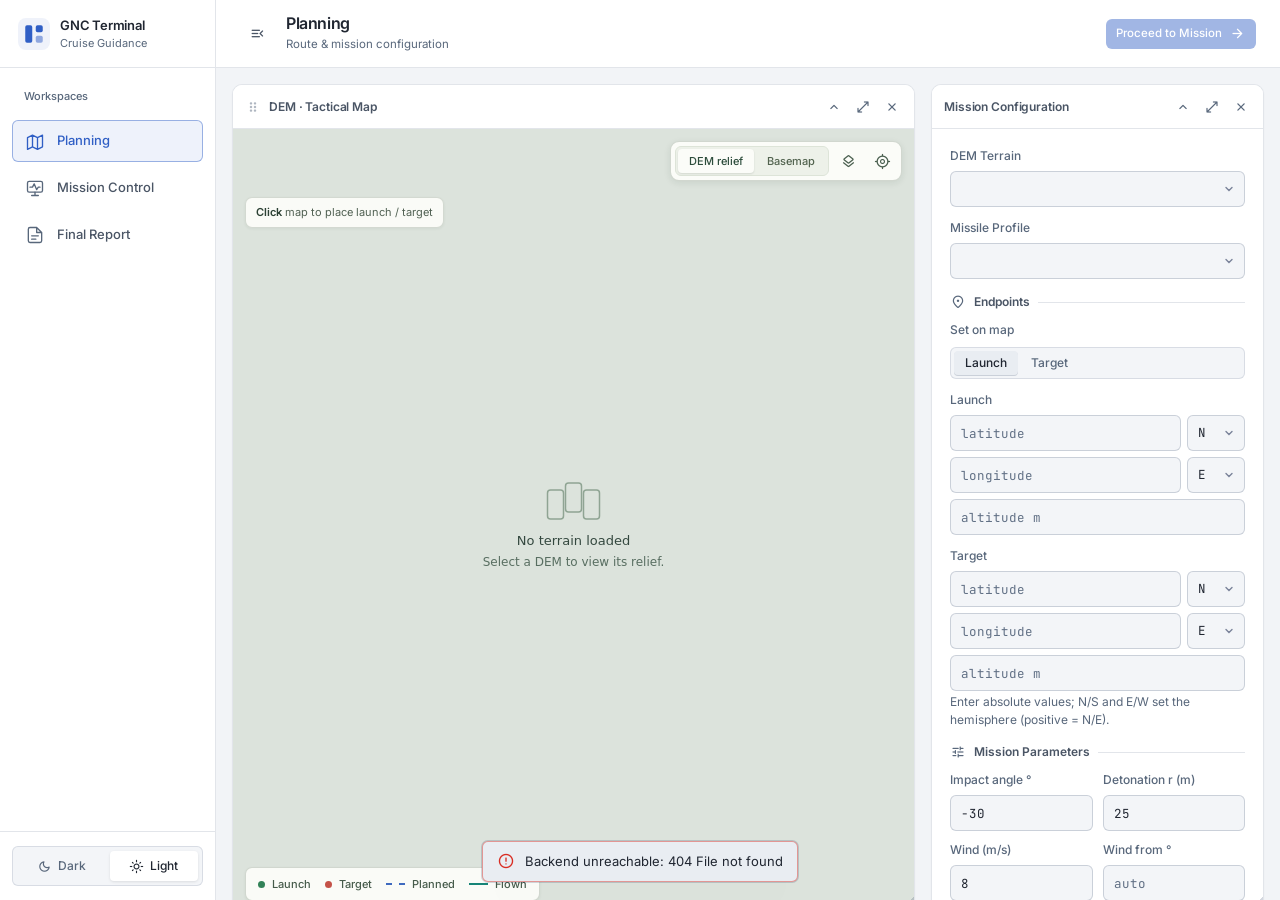
==== commit 2fd80e41: "Revert back the terminal_fix, as focus shift from starting to fix Pathfinding performance issue firs" ====
--- a/frontend/web/index.html
+++ b/frontend/web/index.html
@@ -2,7 +2,7 @@
 <html lang="en" data-theme="dark">
 <head>
   <meta charset="utf-8" />
-  <meta name="viewport" content="width=device-width, initial-scale=1, maximum-scale=1" />
+  <meta name="viewport" content="width=device-width, initial-scale=1, viewport-fit=cover" />
   <title>Missile Guidance — Web Control Terminal</title>
   <meta name="color-scheme" content="dark light" />
 
@@ -16,14 +16,15 @@
   <link rel="icon" href="data:image/svg+xml,%3Csvg xmlns='http://www.w3.org/2000/svg' viewBox='0 0 32 32'%3E%3Cpath d='M16 2 L20 12 L20 24 L16 30 L12 24 L12 12 Z' fill='%235b93ff'/%3E%3C/svg%3E" />
 </head>
 <body>
+  <a class="skip-link" href="#work">Skip to workspace</a>
   <div class="app" id="app">
     <!-- Left navigation -->
     <nav class="nav" id="nav" aria-label="Primary">
       <div class="nav__brand">
         <svg class="nav__logo" viewBox="0 0 32 32" aria-hidden="true">
-          <path d="M16 2 L20.5 12 L20.5 23 L16 30 L11.5 23 L11.5 12 Z" fill="none" stroke="currentColor" stroke-width="1.6"/>
-          <path d="M11.5 20 L7 25 M20.5 20 L25 25" stroke="currentColor" stroke-width="1.6" fill="none" stroke-linecap="round"/>
-          <circle cx="16" cy="14" r="2" fill="currentColor"/>
+          <rect x="6" y="6" width="8" height="20" rx="2" fill="currentColor"/>
+          <rect x="18" y="6" width="8" height="8" rx="2" fill="currentColor"/>
+          <rect x="18" y="18" width="8" height="8" rx="2" fill="currentColor" opacity=".5"/>
         </svg>
         <div class="nav__title">
           <b>GNC Terminal</b>
@@ -31,16 +32,16 @@
         </div>
       </div>
 
-      <div class="nav__group" role="tablist" aria-label="Screens">
+      <div class="nav__group">
         <div class="nav__heading label">Workspaces</div>
-        <button class="nav__item" data-screen="planning" role="tab" title="Planning">
-          <span class="mi" aria-hidden="true">map</span><span>Planning</span>
+        <button class="nav__item" data-screen="planning" title="Planning" aria-label="Planning">
+          <svg class="nav__icon" viewBox="0 0 24 24" fill="none" stroke="currentColor" stroke-width="1.6" stroke-linecap="round" stroke-linejoin="round" aria-hidden="true"><path d="m9 5 6 3 6-3v14l-6 3-6-3-6 3V8zM9 5v14M15 8v14"/></svg><span>Planning</span>
         </button>
-        <button class="nav__item" data-screen="mission" role="tab" title="Mission Control">
-          <span class="mi" aria-hidden="true">radar</span><span>Mission Control</span>
+        <button class="nav__item" data-screen="mission" title="Mission Control" aria-label="Mission Control">
+          <svg class="nav__icon" viewBox="0 0 24 24" fill="none" stroke="currentColor" stroke-width="1.6" stroke-linecap="round" stroke-linejoin="round" aria-hidden="true"><rect x="3" y="4" width="18" height="13" rx="2"/><path d="M8 21h8M12 17v4M6 11h3l2-4 3 7 2-3h2"/></svg><span>Mission Control</span>
         </button>
-        <button class="nav__item" data-screen="report" role="tab" title="Final Report">
-          <span class="mi" aria-hidden="true">assessment</span><span>Final Report</span>
+        <button class="nav__item" data-screen="report" title="Final Report" aria-label="Final Report">
+          <svg class="nav__icon" viewBox="0 0 24 24" fill="none" stroke="currentColor" stroke-width="1.6" stroke-linecap="round" stroke-linejoin="round" aria-hidden="true"><path d="M14 3H6a2 2 0 0 0-2 2v14a2 2 0 0 0 2 2h12a2 2 0 0 0 2-2V9zM14 3v6h6M8 13h8M8 17h5"/></svg><span>Final Report</span>
         </button>
       </div>
 
@@ -48,20 +49,22 @@
 
       <div class="nav__foot">
         <div class="theme-toggle" role="group" aria-label="Theme">
-          <button class="theme-toggle__btn" data-theme-set="dark" aria-pressed="true"><span class="mi" aria-hidden="true">dark_mode</span><span class="theme-toggle__labels">Dark</span></button>
-          <button class="theme-toggle__btn" data-theme-set="light" aria-pressed="false"><span class="mi" aria-hidden="true">light_mode</span><span class="theme-toggle__labels">Light</span></button>
+          <button class="theme-toggle__btn" data-theme-set="dark" aria-pressed="true" aria-label="Dark theme" title="Dark theme"><span class="mi" aria-hidden="true">dark_mode</span><span class="theme-toggle__labels">Dark</span></button>
+          <button class="theme-toggle__btn" data-theme-set="light" aria-pressed="false" aria-label="Light theme" title="Light theme"><span class="mi" aria-hidden="true">light_mode</span><span class="theme-toggle__labels">Light</span></button>
         </div>
       </div>
     </nav>
 
     <!-- Workspace -->
-    <div class="work">
+    <div class="work" id="work" tabindex="-1">
       <header class="topbar">
         <button class="btn btn--icon btn--ghost topbar__nav-toggle" id="navToggle" title="Toggle navigation" aria-label="Toggle navigation">
           <span class="mi" aria-hidden="true">menu_open</span>
         </button>
-        <div class="topbar__screen-name" id="screenName">Planning</div>
-        <div class="topbar__crumb" id="screenCrumb"></div>
+        <div class="topbar__identity">
+          <div class="topbar__screen-name" id="screenName">Planning</div>
+          <div class="topbar__crumb" id="screenCrumb"></div>
+        </div>
         <div class="topbar__spacer"></div>
         <div class="topbar__actions" id="topbarActions"></div>
       </header>
@@ -69,9 +72,9 @@
       <!-- Stage banner (mission screen) -->
       <div id="stageBannerMount"></div>
 
-      <main class="screen" id="screen-planning" role="tabpanel" aria-label="Planning"></main>
-      <main class="screen" id="screen-mission" role="tabpanel" aria-label="Mission Control" hidden></main>
-      <main class="screen" id="screen-report" role="tabpanel" aria-label="Final Report" hidden></main>
+      <main class="screen" id="screen-planning" aria-label="Planning"></main>
+      <main class="screen" id="screen-mission" aria-label="Mission Control" hidden></main>
+      <main class="screen" id="screen-report" aria-label="Final Report" hidden></main>
     </div>
   </div>
 
--- a/frontend/web/css/tokens.css
+++ b/frontend/web/css/tokens.css
@@ -1,5 +1,5 @@
 /* ============================================================================
-   Design tokens — "Aero-Kinetic Precision"
+   Design tokens — restrained workspace
    A mission-control system: dense, utilitarian, calm. Dark-first with a full
    light theme. Instrument surfaces (map + 3D viewer) hold a fixed technical
    canvas so terrain reads identically in either theme.
@@ -13,24 +13,24 @@
   --font-mono: "JetBrains Mono", ui-monospace, "SF Mono", "Menlo", "Consolas", monospace;
 
   /* Radii */
-  --r-xs: 2px;
-  --r-sm: 4px;
-  --r-md: 6px;
-  --r-lg: 10px;
+  --r-xs: 4px;
+  --r-sm: 6px;
+  --r-md: 10px;
+  --r-lg: 12px;
   --r-full: 9999px;
 
   /* Spacing rhythm */
-  --gap: 12px;
-  --pad: 14px;
-  --nav-w: 232px;
-  --nav-collapsed: 60px;
+  --gap: 16px;
+  --pad: 18px;
+  --nav-w: 216px;
+  --nav-collapsed: 68px;
 
   /* Motion */
   --ease-out: cubic-bezier(0.22, 1, 0.36, 1);
   --ease-out-quint: cubic-bezier(0.23, 1, 0.32, 1);
-  --dur-fast: 0.12s;
+  --dur-fast: 0.16s;
   --dur: 0.22s;
-  --dur-slow: 0.4s;
+  --dur-slow: 0.28s;
 
   /* Z-scale (semantic, never arbitrary) */
   --z-base: 0;
@@ -42,12 +42,12 @@
   --z-toast: 400;
 
   /* Mission accent roles (theme-invariant so trajectories keep meaning) */
-  --c-planned: #4d8dff;   /* pathfinder route            */
-  --c-actual:  #ffb454;   /* flown / actual trajectory   */
-  --c-boost:   #b48cff;   /* boost guidance segment      */
-  --c-terminal:#ff5a52;   /* terminal guidance segment   */
-  --c-target:  #ff453a;   /* target / impact             */
-  --c-start:   #32d74b;   /* launch point                */
+  --c-planned: #3e6abf;   /* pathfinder route            */
+  --c-actual:  #168477;   /* flown / actual trajectory   */
+  --c-boost:   #8965b5;   /* boost guidance segment      */
+  --c-terminal:#c95a50;   /* terminal guidance segment   */
+  --c-target:  #c45248;   /* target / impact             */
+  --c-start:   #328258;   /* launch point                */
 
   /* Instrument canvas (map + viewer) — fixed across themes */
   --instr-bg:      #0a0f1a;
@@ -62,26 +62,27 @@
 :root[data-theme="dark"] {
   color-scheme: dark;
 
-  --bg:            #080b12;
+  --bg:            #13161a;
   --bg-grid:       rgba(255, 255, 255, 0.022);
-  --surface:       #10141e;
-  --surface-2:     #161b28;
-  --surface-3:     #1d2433;
-  --surface-sunken:#0a0d15;
-
-  --ink:           #e8ecf6;
-  --ink-2:         #aab3c8;
-  --ink-3:         #79839a;
-  --ink-faint:     #566072;
-
-  --line:          rgba(160, 180, 220, 0.10);
-  --line-2:        rgba(160, 180, 220, 0.16);
-  --line-strong:   rgba(160, 180, 220, 0.28);
-
-  --primary:       #5b93ff;
+  --surface:       #1c2025;
+  --surface-2:     #22272e;
+  --surface-3:     #2c333c;
+  --surface-sunken:#171b20;
+
+  --ink:           #edf0f4;
+  --ink-2:         #bdc5d0;
+  --ink-3:         #9aa7b7;
+  --ink-faint:     #8e9bae;
+
+  --line:          rgba(193, 205, 224, 0.12);
+  --line-2:        rgba(193, 205, 224, 0.20);
+  --line-strong:   rgba(193, 205, 224, 0.32);
+
+  --primary:       #95b8ff;
+  --primary-solid: #3a66bd;
   --primary-ink:   #ffffff;
-  --primary-soft:  rgba(91, 147, 255, 0.14);
-  --primary-line:  rgba(91, 147, 255, 0.4);
+  --primary-soft:  rgba(116, 161, 246, 0.12);
+  --primary-line:  rgba(149, 184, 255, 0.55);
 
   --success:       #34d15b;
   --success-soft:  rgba(52, 209, 91, 0.13);
@@ -90,7 +91,7 @@
   --danger:        #ff5247;
   --danger-soft:   rgba(255, 82, 71, 0.14);
 
-  --shadow-widget: 0 1px 0 rgba(255,255,255,0.03) inset, 0 8px 24px -12px rgba(0,0,0,0.7);
+  --shadow-widget: 0 1px 2px rgba(0,0,0,0.12);
   --shadow-float:  0 18px 50px -18px rgba(0,0,0,0.85), 0 0 0 1px var(--line-2);
 }
 
@@ -98,35 +99,36 @@
 :root[data-theme="light"] {
   color-scheme: light;
 
-  --bg:            #e9edf4;
+  --bg:            #f2f4f7;
   --bg-grid:       rgba(20, 40, 80, 0.03);
   --surface:       #ffffff;
-  --surface-2:     #f4f6fb;
-  --surface-3:     #eaeef6;
-  --surface-sunken:#e2e7f0;
-
-  --ink:           #131722;
-  --ink-2:         #454e60;
-  --ink-3:         #697488;
-  --ink-faint:     #97a0b2;
+  --surface-2:     #f7f8fa;
+  --surface-3:     #e9edf2;
+  --surface-sunken:#f3f5f8;
+
+  --ink:           #202631;
+  --ink-2:         #4a5565;
+  --ink-3:         #58677b;
+  --ink-faint:     #617085;
 
   --line:          rgba(20, 40, 80, 0.12);
   --line-2:        rgba(20, 40, 80, 0.18);
   --line-strong:   rgba(20, 40, 80, 0.30);
 
-  --primary:       #1560ff;
+  --primary:       #305fc5;
+  --primary-solid: #305fc5;
   --primary-ink:   #ffffff;
-  --primary-soft:  rgba(21, 96, 255, 0.10);
-  --primary-line:  rgba(21, 96, 255, 0.35);
-
-  --success:       #1a9e42;
+  --primary-soft:  rgba(48, 95, 197, 0.08);
+  --primary-line:  rgba(48, 95, 197, 0.45);
+
+  --success:       #19713a;
   --success-soft:  rgba(26, 158, 66, 0.12);
-  --warn:          #b8860a;
+  --warn:          #856008;
   --warn-soft:     rgba(184, 134, 10, 0.14);
   --danger:        #d92c22;
   --danger-soft:   rgba(217, 44, 34, 0.10);
 
-  --shadow-widget: 0 1px 2px rgba(20,40,80,0.06), 0 10px 24px -16px rgba(20,40,80,0.28);
+  --shadow-widget: 0 1px 2px rgba(20,40,80,0.04);
   --shadow-float:  0 20px 50px -20px rgba(20,40,80,0.35), 0 0 0 1px var(--line-2);
 }
 
@@ -142,10 +144,6 @@
   line-height: 1.5;
   color: var(--ink);
   background-color: var(--bg);
-  background-image:
-    linear-gradient(var(--bg-grid) 1px, transparent 1px),
-    linear-gradient(90deg, var(--bg-grid) 1px, transparent 1px);
-  background-size: 44px 44px;
   -webkit-font-smoothing: antialiased;
   text-rendering: optimizeLegibility;
   overflow: hidden;
@@ -159,22 +157,15 @@
 
 ::selection { background: var(--primary-soft); }
 
-/* Scrollbars */
-* { scrollbar-width: thin; scrollbar-color: var(--line-strong) transparent; }
-*::-webkit-scrollbar { width: 9px; height: 9px; }
-*::-webkit-scrollbar-thumb { background: var(--line-2); border-radius: var(--r-full); border: 2px solid transparent; background-clip: content-box; }
-*::-webkit-scrollbar-thumb:hover { background: var(--line-strong); background-clip: content-box; }
-
 /* --------------------------- Text primitives ----------------------------- */
 .mono { font-family: var(--font-mono); font-variant-numeric: tabular-nums; }
 .tnum { font-variant-numeric: tabular-nums; }
 
 .label {
-  font-family: var(--font-mono);
-  font-size: 10.5px;
-  font-weight: 700;
-  letter-spacing: 0.08em;
-  text-transform: uppercase;
+  font-family: var(--font-sans);
+  font-size: 12px;
+  font-weight: 500;
+  letter-spacing: 0;
   color: var(--ink-3);
 }
 
@@ -184,28 +175,28 @@
 .btn {
   --btn-bg: var(--surface-3);
   display: inline-flex; align-items: center; gap: 7px;
-  height: 32px; padding: 0 12px;
+  height: 36px; padding: 0 12px;
   border-radius: var(--r-sm);
   background: var(--btn-bg);
   border: 1px solid var(--line-2);
   color: var(--ink);
   font-size: 12.5px; font-weight: 500;
   white-space: nowrap;
-  transition: background var(--dur-fast) var(--ease-out), border-color var(--dur-fast), transform var(--dur-fast);
-}
-.btn:hover { background: color-mix(in oklab, var(--btn-bg) 82%, var(--ink)); border-color: var(--line-strong); }
-.btn:active { transform: translateY(1px); }
+  transition: background-color var(--dur-fast) var(--ease-out), border-color var(--dur-fast), color var(--dur-fast), transform var(--dur-fast);
+}
+.btn:hover:not(:disabled) { background: color-mix(in oklab, var(--btn-bg) 82%, var(--ink)); border-color: var(--line-strong); }
+.btn:active:not(:disabled) { transform: translateY(1px); }
 .btn:disabled { opacity: 0.45; cursor: not-allowed; }
 .btn .mi { font-size: 17px; }
 
-.btn--primary { --btn-bg: var(--primary); color: var(--primary-ink); border-color: transparent; }
-.btn--primary:hover { background: color-mix(in oklab, var(--primary) 88%, #fff); }
+.btn--primary { --btn-bg: var(--primary-solid); color: var(--primary-ink); border-color: transparent; }
+.btn--primary:hover:not(:disabled) { background: color-mix(in oklab, var(--primary-solid) 88%, #fff); }
 .btn--danger { --btn-bg: transparent; color: var(--danger); border-color: color-mix(in oklab, var(--danger) 45%, transparent); }
-.btn--danger:hover { background: var(--danger-soft); }
+.btn--danger:hover:not(:disabled) { background: var(--danger-soft); }
 .btn--ghost { --btn-bg: transparent; border-color: transparent; color: var(--ink-2); }
-.btn--ghost:hover { background: var(--surface-3); color: var(--ink); }
-.btn--sm { height: 26px; padding: 0 9px; font-size: 11.5px; }
-.btn--icon { width: 30px; height: 30px; padding: 0; justify-content: center; }
+.btn--ghost:hover:not(:disabled) { background: var(--surface-3); color: var(--ink); }
+.btn--sm { height: 30px; padding: 0 9px; font-size: 11.5px; }
+.btn--icon { width: 34px; height: 34px; padding: 0; justify-content: center; }
 .btn--block { width: 100%; justify-content: center; }
 
 /* Inputs */
@@ -213,7 +204,7 @@
 .field > .label { margin-bottom: 1px; }
 
 .input, .select {
-  height: 32px; width: 100%;
+  height: 36px; width: 100%;
   padding: 0 10px;
   background: var(--surface-sunken);
   border: 1px solid var(--line-2);
@@ -229,6 +220,9 @@
   box-shadow: 0 0 0 3px var(--primary-soft);
 }
 .input::placeholder { color: var(--ink-faint); }
+/* Value beyond the recommended (but still allowed) envelope — e.g. a steep impact angle. */
+.input.is-warn { color: var(--warn); border-color: color-mix(in oklab, var(--warn) 45%, var(--line-2)); }
+.hint.is-warn { color: var(--warn); }
 .select {
   appearance: none;
   background-image: url("data:image/svg+xml,%3Csvg xmlns='http://www.w3.org/2000/svg' width='12' height='12' viewBox='0 0 12 12'%3E%3Cpath d='M3 4.5 6 7.5 9 4.5' stroke='%237a839a' stroke-width='1.4' fill='none' stroke-linecap='round'/%3E%3C/svg%3E");
@@ -246,10 +240,9 @@
   border-radius: var(--r-xs);
   background: var(--surface-3);
   border: 1px solid var(--line);
-  font-family: var(--font-mono);
-  font-size: 10.5px; font-weight: 600; letter-spacing: 0.03em;
+  font-family: var(--font-sans);
+  font-size: 11px; font-weight: 500;
   color: var(--ink-2);
-  text-transform: uppercase;
 }
 .chip .dot { width: 6px; height: 6px; border-radius: 50%; background: var(--ink-3); }
 .chip--ok { color: var(--success); border-color: color-mix(in oklab, var(--success) 40%, transparent); background: var(--success-soft); }
@@ -264,8 +257,8 @@
 .seg__btn {
   height: 24px; padding: 0 11px;
   border-radius: var(--r-xs);
-  font-family: var(--font-mono); font-size: 11px; font-weight: 600; letter-spacing: 0.03em;
-  color: var(--ink-3); text-transform: uppercase;
+  font-family: var(--font-sans); font-size: 12px; font-weight: 500;
+  color: var(--ink-3);
   transition: color var(--dur-fast), background var(--dur-fast);
 }
 .seg__btn:hover { color: var(--ink); }
@@ -287,5 +280,22 @@
 .vh { position: absolute; width: 1px; height: 1px; padding: 0; margin: -1px; overflow: hidden; clip: rect(0 0 0 0); white-space: nowrap; border: 0; }
 
 @media (prefers-reduced-motion: reduce) {
-  *, *::before, *::after { animation-duration: 0.001ms !important; transition-duration: 0.001ms !important; }
-}
+  *, *::before, *::after { animation-duration: 0.001ms !important; animation-iteration-count: 1 !important; transition-duration: 0.001ms !important; scroll-behavior: auto !important; }
+}
+
+/* Keyboard focus is shared by every control, including icon-only buttons. */
+:where(button, a, input, select, textarea, summary, [tabindex]):focus-visible {
+  outline: 2px solid var(--primary);
+  outline-offset: 3px;
+}
+button:disabled { cursor: not-allowed; }
+button, a, input, select, summary { -webkit-tap-highlight-color: transparent; }
+h1, h2, h3 { text-wrap: balance; }
+p { text-wrap: pretty; }
+.skip-link {
+  position: fixed; top: 12px; left: 12px; z-index: var(--z-toast);
+  padding: 10px 16px; border-radius: var(--r-sm);
+  background: var(--primary-solid); color: var(--primary-ink);
+  transform: translateY(calc(-100% - 16px));
+}
+.skip-link:focus { transform: translateY(0); }
--- a/frontend/web/css/app.css
+++ b/frontend/web/css/app.css
@@ -8,7 +8,7 @@
   grid-template-columns: var(--nav-w) 1fr;
   grid-template-rows: 100%;
   height: 100vh;
-  transition: grid-template-columns var(--dur) var(--ease-out);
+  height: 100dvh;
 }
 .app.nav-collapsed { grid-template-columns: var(--nav-collapsed) 1fr; }
 
@@ -23,21 +23,23 @@
 }
 .nav__brand {
   display: flex; align-items: center; gap: 10px;
-  height: 54px; padding: 0 16px;
+  height: 68px; padding: 0 18px;
   border-bottom: 1px solid var(--line);
   flex-shrink: 0;
 }
-.nav__logo { width: 28px; height: 28px; flex-shrink: 0; color: var(--primary); }
-.nav__title { display: flex; flex-direction: column; line-height: 1.15; overflow: hidden; white-space: nowrap; }
-.nav__title b { font-size: 13px; letter-spacing: 0.01em; }
-.nav__title span { font-family: var(--font-mono); font-size: 9.5px; letter-spacing: 0.14em; color: var(--ink-3); text-transform: uppercase; }
-
-.nav__group { padding: 12px 10px; display: flex; flex-direction: column; gap: 3px; }
-.nav__heading { padding: 8px 10px 4px; }
+.nav__logo { width: 32px; height: 32px; flex-shrink: 0; color: var(--primary); background: var(--primary-soft); border-radius: 8px; padding: 2px; }
+.nav__icon { width: 20px; height: 20px; flex-shrink: 0; color: var(--ink-3); transition: color var(--dur-fast); }
+.nav__title { display: flex; flex-direction: column; gap: 4px; line-height: 1.15; overflow: hidden; white-space: nowrap; }
+.nav__title b { font-size: 13px; font-weight: 600; letter-spacing: -0.015em; }
+.nav__title span { font-size: 11px; color: var(--ink-3); }
+
+.nav__group { padding: 20px 12px; display: flex; flex-direction: column; gap: 5px; }
+.nav__heading { padding: 0 12px 10px; font-size: 11px; }
 
 .nav__item {
   display: flex; align-items: center; gap: 12px;
   height: 42px; padding: 0 12px;
+  border: 1px solid transparent;
   border-radius: var(--r-sm);
   color: var(--ink-2);
   font-size: 13px; font-weight: 500;
@@ -48,16 +50,14 @@
 .nav__item .mi { flex-shrink: 0; color: var(--ink-3); transition: color var(--dur-fast); }
 .nav__item:hover { background: var(--surface-2); color: var(--ink); }
 .nav__item:hover .mi { color: var(--ink-2); }
-.nav__item[aria-current="page"] { background: var(--primary-soft); color: var(--ink); }
+.nav__item[aria-current="page"] { background: var(--primary-soft); color: var(--primary); border-color: var(--primary-line); }
 .nav__item[aria-current="page"] .mi { color: var(--primary); }
-.nav__item[aria-current="page"]::before {
-  content: ""; position: absolute; left: 0; top: 9px; bottom: 9px; width: 3px;
-  background: var(--primary); border-radius: var(--r-full);
-}
+.nav__item:hover .nav__icon { color: var(--ink-2); }
+.nav__item[aria-current="page"] .nav__icon { color: var(--primary); }
 .nav__num { margin-left: auto; font-family: var(--font-mono); font-size: 10px; color: var(--ink-faint); }
 
 .nav__spacer { flex: 1; }
-.nav__foot { padding: 10px; border-top: 1px solid var(--line); display: flex; flex-direction: column; gap: 8px; }
+.nav__foot { padding: 14px 12px; border-top: 1px solid var(--line); display: flex; flex-direction: column; gap: 8px; }
 
 /* Collapsed rail: hide the text label, KEEP the .mi icon (icons are spans too, so
    a bare `.nav__item span` would blank them out). */
@@ -71,28 +71,32 @@
 .app.nav-collapsed .nav__brand { justify-content: center; padding: 0; }
 
 /* Theme toggle */
-.theme-toggle { display: flex; align-items: center; gap: 8px; padding: 4px; background: var(--surface-sunken); border: 1px solid var(--line); border-radius: var(--r-sm); }
-.theme-toggle__btn { flex: 1; display: flex; align-items: center; justify-content: center; gap: 6px; height: 26px; border-radius: var(--r-xs); color: var(--ink-3); font-size: 11px; font-weight: 600; }
-.theme-toggle__btn[aria-pressed="true"] { background: var(--surface-3); color: var(--ink); }
+.theme-toggle { display: flex; align-items: center; gap: 4px; padding: 4px; background: var(--surface-sunken); border: 1px solid var(--line); border-radius: var(--r-sm); }
+.theme-toggle__btn { flex: 1; display: flex; align-items: center; justify-content: center; gap: 6px; height: 30px; border-radius: var(--r-xs); color: var(--ink-3); font-size: 12px; font-weight: 500; transition: background-color var(--dur-fast), color var(--dur-fast); }
+.theme-toggle__btn:hover { color: var(--ink); }
+.theme-toggle__btn[aria-pressed="true"] { background: var(--surface); color: var(--ink); box-shadow: 0 1px 3px rgba(0,0,0,.1); }
+.app.nav-collapsed .theme-toggle { flex-direction: column; }
+.app.nav-collapsed .theme-toggle__btn { width: 100%; flex: none; }
 .theme-toggle__btn .mi { font-size: 15px; }
 
 /* ------------------------------- Workspace ------------------------------- */
-.work { grid-column: 2; display: flex; flex-direction: column; min-width: 0; height: 100vh; }
+.work { grid-column: 2; display: flex; flex-direction: column; min-width: 0; height: 100vh; height: 100dvh; }
 
 .topbar {
   display: flex; align-items: center; gap: 12px;
-  height: 54px; padding: 0 16px;
+  min-height: 68px; padding: 12px 24px;
   border-bottom: 1px solid var(--line);
-  background: color-mix(in oklab, var(--surface) 70%, transparent);
-  backdrop-filter: blur(8px);
+  background: var(--surface);
   flex-shrink: 0;
   z-index: var(--z-banner);
 }
 .topbar__nav-toggle { color: var(--ink-2); }
-.topbar__screen-name { font-family: var(--font-mono); font-size: 13px; font-weight: 600; letter-spacing: 0.02em; }
-.topbar__crumb { color: var(--ink-3); font-size: 12px; }
+.topbar__identity { min-width: 0; display: flex; flex-direction: column; gap: 3px; }
+.topbar__screen-name { font-size: 16px; font-weight: 600; letter-spacing: -0.025em; line-height: 1.25; }
+.topbar__crumb { color: var(--ink-3); font-size: 11.5px; white-space: nowrap; overflow: hidden; text-overflow: ellipsis; }
 .topbar__spacer { flex: 1; }
-.topbar__actions { display: flex; align-items: center; gap: 8px; }
+.topbar__actions { display: flex; align-items: center; gap: 8px; min-width: 0; flex-wrap: wrap; justify-content: flex-end; }
+.topbar__actions > .select { max-width: min(230px, 28vw); }
 
 .screen { flex: 1; min-height: 0; position: relative; overflow: hidden; }
 .screen[hidden] { display: none; }
@@ -119,8 +123,9 @@
   /* Contain instrument-overlay z-indexes to this widget's own stacking context,
      so a sibling's HUD / controls can never paint over a fullscreen widget. */
   isolation: isolate;
-}
-.widget.is-dragging { z-index: var(--z-widget-drag); box-shadow: var(--shadow-float); cursor: grabbing; user-select: none; opacity: 0.94; transform: scale(1.01); }
+  container: panel / inline-size;
+}
+.widget.is-dragging { z-index: var(--z-widget-drag); box-shadow: var(--shadow-float); cursor: grabbing; user-select: none; opacity: 0.96; }
 .widget-placeholder {
   border: 1.5px dashed var(--primary-line);
   border-radius: var(--r-md);
@@ -148,26 +153,40 @@
 
 .widget__head {
   display: flex; align-items: center; gap: 8px;
-  height: 34px; padding: 0 6px 0 10px;
+  height: 44px; padding: 0 8px 0 12px;
   border-bottom: 1px solid var(--line);
-  background: color-mix(in oklab, var(--surface-2) 60%, var(--surface));
+  background: var(--surface);
   flex-shrink: 0;
   cursor: grab;
   user-select: none;
 }
-.widget__grip { display: flex; color: var(--ink-faint); flex-shrink: 0; }
+.widget__grip { display: flex; color: var(--ink-faint); flex-shrink: 0; opacity: .5; transition: opacity var(--dur-fast); }
+.widget__head:hover .widget__grip, .widget:focus-within .widget__grip { opacity: 1; }
 .widget__grip .mi { font-size: 16px; }
-.widget__title { font-family: var(--font-mono); font-size: 10.5px; font-weight: 700; letter-spacing: 0.07em; text-transform: uppercase; color: var(--ink-2); white-space: nowrap; overflow: hidden; text-overflow: ellipsis; }
-.widget__head-meta { margin-left: 6px; overflow: hidden; }
+.widget__title { font-family: var(--font-sans); font-size: 12px; font-weight: 600; letter-spacing: -0.01em; color: var(--ink-2); white-space: nowrap; overflow: hidden; text-overflow: ellipsis; }
+.widget__head-meta { margin-left: 4px; overflow: hidden; flex-shrink: 0; max-width: 40%; }
 .widget__spacer { flex: 1; }
 .widget__tools { display: flex; align-items: center; gap: 1px; flex-shrink: 0; }
-.widget__tool { width: 26px; height: 26px; display: grid; place-items: center; border-radius: var(--r-xs); color: var(--ink-3); transition: background var(--dur-fast), color var(--dur-fast); }
+.widget__tool { width: 28px; height: 28px; display: grid; place-items: center; border-radius: var(--r-xs); color: var(--ink-3); transition: background var(--dur-fast), color var(--dur-fast); }
 .widget__tool:hover { background: var(--surface-3); color: var(--ink); }
 .widget__tool .mi { font-size: 16px; }
 
-.widget__body { flex: 1; min-height: 0; overflow: auto; padding: var(--pad); }
+.widget__body { flex: 1; min-height: 0; min-width: 0; overflow: auto; padding: var(--pad); }
 .widget__body.is-flush { padding: 0; }
 .widget__body.is-instrument { padding: 0; background: var(--instr-bg); }
+.widget__body > .field + .field { margin-top: 12px; }
+
+/* Keep the title legible when a panel also has metadata or an action. */
+@container panel (max-width: 380px) {
+  .widget__head { flex-wrap: wrap; height: auto; min-height: 44px; row-gap: 0; }
+  .widget__grip, .widget__spacer { display: none; }
+  .widget__title { flex: 1; min-width: 0; }
+  .widget__head-meta:not(:empty) { order: 4; flex-basis: 100%; max-width: none; margin: 0; padding-bottom: 8px; }
+  .widget.is-collapsed .widget__head-meta { display: none; }
+}
+@container panel (max-width: 560px) {
+  .widget .instr__hud--tl { top: 56px; max-width: calc(100% - 16px); }
+}
 
 .widget__resize {
   position: absolute; right: 0; bottom: 0; width: 16px; height: 16px;
@@ -186,8 +205,8 @@
   text-align: center; padding: 24px; color: var(--ink-3);
 }
 .state .mi { font-size: 30px; color: var(--ink-faint); }
-.state__title { font-size: 13px; color: var(--ink-2); font-weight: 500; }
-.state__msg { font-size: 12px; max-width: 40ch; }
+.state__title { font-size: 14px; color: var(--ink); font-weight: 500; }
+.state__msg { font-size: 12px; max-width: 40ch; line-height: 1.65; }
 .spinner { width: 22px; height: 22px; border: 2px solid var(--line-2); border-top-color: var(--primary); border-radius: 50%; animation: spin 0.7s linear infinite; }
 @keyframes spin { to { transform: rotate(360deg); } }
 
@@ -198,43 +217,68 @@
 /* Overlay stack is local to the widget (which sets isolation:isolate): 1=HUD text,
    2=legend, 3=controls. Small values, never root-level 500/600. */
 .instr__hud {
-  position: absolute; margin: 8px; padding: 4px 8px;
-  font-family: var(--font-mono); font-size: 10.5px; line-height: 1.5;
-  color: var(--instr-ink-dim); pointer-events: none; z-index: 1;
-  background: color-mix(in oklab, var(--instr-bg) 66%, transparent);
-  border: 1px solid var(--instr-grid); border-radius: var(--r-sm);
-  backdrop-filter: blur(3px);
-}
+  position: absolute; margin: 12px; padding: 6px 10px;
+  font-family: var(--font-sans); font-size: 11px; line-height: 1.5;
+  color: #506052; pointer-events: none; z-index: 1;
+  background: rgba(251, 252, 248, .96);
+  border: 1px solid rgba(76, 96, 76, .22); border-radius: 7px;
+  box-shadow: 0 1px 3px rgba(25, 43, 29, .06);
+}
+.instr__hud:empty { display: none; }
 .instr__hud--tl { top: 0; left: 0; }
 .instr__hud--tr { top: 0; right: 0; text-align: right; }
-.instr__hud--bl { bottom: 0; left: 0; }
+.instr__hud--bl { bottom: 58px; left: 0; }
 .instr__hud--br { bottom: 0; right: 0; text-align: right; }
-.instr__hud b { color: var(--instr-ink); font-weight: 600; }
-.instr__controls { position: absolute; top: 8px; right: 8px; display: flex; gap: 4px; pointer-events: auto; z-index: 3; }
-.instr__legend { position: absolute; bottom: 8px; left: 8px; display: flex; flex-wrap: wrap; gap: 4px 12px; padding: 7px 9px; background: color-mix(in oklab, var(--instr-bg) 78%, transparent); border: 1px solid var(--instr-grid); border-radius: var(--r-sm); pointer-events: none; z-index: 2; backdrop-filter: blur(3px); }
-.instr__legend span { display: inline-flex; align-items: center; gap: 6px; font-family: var(--font-mono); font-size: 10px; color: var(--instr-ink-dim); }
-.instr__legend i { width: 14px; height: 0; border-top: 2px solid currentColor; display: inline-block; }
-.instr__btn { width: 28px; height: 28px; display: grid; place-items: center; border-radius: var(--r-xs); background: color-mix(in oklab, var(--instr-bg) 70%, transparent); border: 1px solid var(--instr-grid); color: var(--instr-ink-dim); }
-.instr__btn:hover { color: var(--instr-ink); border-color: var(--instr-ink-dim); }
-.instr__btn .mi { font-size: 16px; }
+.instr__hud b { color: #2d4235; font-weight: 600; }
+.instr__controls {
+  position: absolute; top: 12px; right: 12px; display: flex; align-items: center;
+  gap: 4px; padding: 4px; pointer-events: auto; z-index: 3;
+  background: #fbfcf8; border: 1px solid rgba(76, 96, 76, .24); border-radius: 9px;
+  box-shadow: 0 2px 7px rgba(25, 43, 29, .09);
+}
+.instr__controls .seg { background: #edf1e9; border-color: #dde4d8; }
+.instr__controls .seg__btn { color: #52634f; font-size: 11px; text-transform: none; letter-spacing: 0; }
+.instr__controls .seg__btn[aria-selected="true"] { background: #fbfcf8; color: #2d4d3c; box-shadow: 0 1px 2px rgba(25,43,29,.12); }
+.instr__legend {
+  position: absolute; bottom: 12px; left: 12px; display: flex; flex-wrap: wrap;
+  gap: 7px 14px; padding: 9px 12px; max-width: calc(100% - 24px);
+  background: rgba(251, 252, 248, .97); border: 1px solid rgba(76, 96, 76, .24);
+  border-radius: 7px; pointer-events: none; z-index: 2;
+  box-shadow: 0 1px 3px rgba(25,43,29,.06);
+}
+.instr__legend span { display: inline-flex; align-items: center; gap: 7px; font: 500 11px var(--font-sans); color: #465b4b; }
+.instr__legend i { width: 19px; height: 0; border-top: 2.5px solid currentColor; display: inline-block; flex-shrink: 0; }
+.instr__legend i.legend-dot { width: 7px; height: 7px; background: currentColor; border: 0; border-radius: 50%; }
+.instr__legend i.legend-ring { width: 9px; height: 9px; border: 1.5px dashed currentColor; border-radius: 50%; }
+.instr__btn { width: 30px; height: 30px; display: grid; place-items: center; border-radius: 5px; background: transparent; border: 1px solid transparent; color: #4b6050; }
+.instr__btn:hover { color: #263e2d; background: #e8eee3; border-color: #d6e0d1; }
+.instr__btn .mi { font-size: 17px; }
+.map-surface { background: #dce3dc; }
+.map-surface .instr__hud--tl { top: 56px; max-width: calc(100% - 24px); }
+.map-surface .instr__hud--br { bottom: 52px; font-size: 10px; }
 
 /* ----------------------------- Map menu / Leaflet ------------------------ */
 .map-menu__row { display: flex; align-items: center; gap: 9px; padding: 6px 8px; border-radius: var(--r-xs); font-size: 12.5px; color: var(--ink); cursor: pointer; user-select: none; width: 100%; text-align: left; }
 .map-menu__row:hover { background: var(--surface-3); }
 .map-menu__row input { width: 15px; height: 15px; accent-color: var(--primary); cursor: pointer; }
-.map-menu__heading { padding: 6px 8px 3px; font-family: var(--font-mono); font-size: 9.5px; font-weight: 700; letter-spacing: 0.09em; text-transform: uppercase; color: var(--ink-3); }
+.map-menu__heading { padding: 6px 8px 3px; font-family: var(--font-sans); font-size: 11px; font-weight: 600; color: var(--ink-3); }
 .map-menu__sep { height: 1px; background: var(--line); margin: 4px 2px; }
 .map-menu__radio .map-menu__tick { font-size: 15px; color: var(--primary); opacity: 0; transition: opacity var(--dur-fast); }
 .map-menu__radio.is-on { color: var(--ink); background: var(--primary-soft); }
 .map-menu__radio.is-on .map-menu__tick { opacity: 1; }
 
-.leaflet-container { background: var(--instr-bg) !important; font-family: var(--font-mono); font-size: 11px; }
-.leaflet-bar a { background: var(--surface-2) !important; color: var(--ink) !important; border-bottom-color: var(--line-2) !important; }
-.leaflet-bar a:hover { background: var(--surface-3) !important; }
-.leaflet-control-attribution { background: rgba(10,15,26,.7) !important; color: var(--instr-ink-dim) !important; }
-.leaflet-control-attribution a { color: var(--instr-ink-dim) !important; }
-.map-pin-label { background: rgba(10,15,26,.82) !important; border: 1px solid var(--instr-grid) !important; color: var(--instr-ink) !important; font: 600 10px var(--font-mono) !important; box-shadow: none !important; padding: 1px 5px !important; }
+.leaflet-container { background: #dce3dc !important; font-family: var(--font-mono); font-size: 11px; }
+.leaflet-bar a { background: #fbfcf8 !important; color: #34483f !important; border-bottom-color: var(--line-2) !important; }
+.leaflet-bar a:hover { background: #e8eee3 !important; }
+.leaflet-control-attribution { background: rgba(251,252,248,.92) !important; color: #52634f !important; }
+.leaflet-control-attribution a { color: #365e45 !important; }
+.map-pin-label { background: #fbfcf8 !important; border: 1px solid rgba(61,83,67,.24) !important; color: #34483f !important; font: 500 11px var(--font-sans) !important; box-shadow: none !important; padding: 5px 8px !important; border-radius: 5px !important; }
 .map-pin-label::before { display: none !important; }
+
+.map-vehicle__pointer { width: 26px; height: 26px; display: grid; place-items: center; background: #fbfcf8; border: 1px solid #b8c7b8; border-radius: 50%; }
+.map-vehicle__pointer svg { width: 20px; height: 20px; }
+.map-vehicle__label { position: absolute; top: -3px; left: 34px; white-space: nowrap; padding: 5px 8px; background: #fbfcf8; border: 1px solid rgba(61,83,67,.24); border-radius: 5px; font: 500 11px var(--font-sans); color: #34483f; }
+.map-vehicle__label:empty { display: none; }
 
 /* --------------------------------- Terminal ------------------------------ */
 .terminal { height: 100%; background: var(--surface-sunken); font-family: var(--font-mono); font-size: 12px; line-height: 1.65; color: var(--ink-2); padding: 10px 12px; overflow: auto; }
@@ -284,10 +328,10 @@
 
 /* Stage colors */
 [data-stage="PRE_LAUNCHED"] { --stage-c: var(--ink-3); }
-[data-stage="BOOST"]        { --stage-c: var(--warn); }
-[data-stage="CRUISE"]       { --stage-c: var(--primary); }
-[data-stage="TERMINAL"]     { --stage-c: var(--danger); }
-[data-stage="IMPACT"]       { --stage-c: var(--danger); }
+[data-stage="BOOST"]        { --stage-c: var(--c-boost); }
+[data-stage="CRUISE"]       { --stage-c: var(--c-actual); }
+[data-stage="TERMINAL"]     { --stage-c: var(--c-terminal); }
+[data-stage="IMPACT"]       { --stage-c: var(--c-terminal); }
 
 /* ------------------------------ Mini chart ------------------------------- */
 .chart { display: flex; flex-direction: column; gap: 6px; }
@@ -352,8 +396,8 @@
 
 /* --------------------------------- Toast --------------------------------- */
 .toasts { position: fixed; bottom: 18px; left: 50%; transform: translateX(-50%); z-index: var(--z-toast); display: flex; flex-direction: column; gap: 8px; align-items: center; }
-.toast { display: flex; align-items: center; gap: 10px; padding: 10px 14px; background: var(--surface-3); border: 1px solid var(--line-2); border-radius: var(--r-sm); box-shadow: var(--shadow-float); font-size: 13px; animation: toast-in var(--dur) var(--ease-out); }
-.toast .mi { font-size: 18px; }
+.toast { max-width: calc(100vw - 32px); overflow-wrap: anywhere; display: flex; align-items: center; gap: 10px; padding: 10px 14px; background: var(--surface-3); border: 1px solid var(--line-2); border-radius: var(--r-sm); box-shadow: var(--shadow-float); font-size: 13px; animation: toast-in var(--dur) var(--ease-out); }
+.toast .mi { font-size: 18px; flex-shrink: 0; }
 .toast--err { border-color: color-mix(in oklab, var(--danger) 45%, transparent); }
 .toast--err .mi { color: var(--danger); }
 .toast--ok .mi { color: var(--success); }
@@ -365,11 +409,11 @@
 .subsection { padding-top: 4px; }
 .subsection__head { display: flex; align-items: center; gap: 8px; margin: 14px 0 10px; }
 .subsection__head .mi { font-size: 16px; color: var(--ink-3); }
-.subsection__title { font-family: var(--font-mono); font-size: 11px; font-weight: 700; letter-spacing: 0.06em; text-transform: uppercase; color: var(--ink-2); }
+.subsection__title { font-family: var(--font-sans); font-size: 12px; font-weight: 600; color: var(--ink-2); }
 .subsection__rule { flex: 1; height: 1px; background: var(--line); }
 
-.profile-card { padding: 12px; border: 1px solid var(--line); border-radius: var(--r-sm); background: var(--surface-sunken); }
-.profile-card__name { font-family: var(--font-mono); font-weight: 700; font-size: 13px; }
+.profile-card { padding: 0; }
+.profile-card__name { font-weight: 600; font-size: 14px; }
 .profile-card__spec { display: grid; grid-template-columns: 1fr 1fr; gap: 3px 14px; margin-top: 8px; }
 
 /* -------------------- Monitor: collapsible detail blocks ----------------- */
@@ -395,15 +439,154 @@
 .mon-bar__fill { position: absolute; top: 0; bottom: 0; border-radius: var(--r-full); min-width: 2px; }
 .mon-bar__zero { position: absolute; top: -1px; bottom: -1px; width: 1px; background: var(--ink-3); opacity: 0.6; z-index: 1; }
 
+/* Short feedback transitions; no repeating decoration or entrance choreography. */
+.widget__tool, .instr__btn, .timeline__play {
+  transition: background-color var(--dur-fast), color var(--dur-fast),
+    border-color var(--dur-fast), transform var(--dur-fast) var(--ease-out);
+}
+.widget__tool:active, .instr__btn:active, .timeline__play:active { transform: scale(.94); }
+.widget-menu, .map-menu { animation: menu-in var(--dur-fast) var(--ease-out); }
+@keyframes menu-in { from { opacity: .5; transform: translateY(-4px); } }
+
+/* Mission Control: scene and map above a consistent three-panel detail row. */
+.scene-mode { color: var(--ink-3); font-size: 11px; white-space: nowrap; }
+.mission-workspace .widget__title { color: var(--ink); }
+.mission-workspace [data-widget="m-viewer"] .widget__head { background: var(--surface-2); }
+.mission-workspace [data-widget="m-viewer"] .widget__head-meta {
+  order: 0; flex-basis: auto; max-width: 40%; margin-left: 4px; padding-bottom: 0;
+}
+.mission-workspace [data-widget="m-monitor"] > .widget__body {
+  display: flex; flex-direction: column; overflow: hidden;
+}
+.mission-workspace .widget__section-tabs { padding: 8px 12px 0; gap: 14px; }
+.mission-workspace .widget__section-tabs .seg__btn {
+  height: 36px; padding: 0 0 8px; border-radius: 0;
+  border-bottom: 2px solid transparent; font-size: 12px;
+}
+.mission-workspace .widget__section-tabs .seg__btn[aria-selected="true"] {
+  color: var(--primary); border-bottom-color: var(--primary);
+  background: transparent; box-shadow: none;
+}
+.mission-monitor { padding: 4px 18px 18px; overflow: auto; flex: 1; min-height: 0; }
+.mission-monitor .state { min-height: 180px; }
+.mission-monitor .kv { gap: 12px; padding-block: 7px; }
+.mission-monitor .kv__v { text-align: right; overflow-wrap: anywhere; }
+.mission-monitor .mon-details { background: var(--surface); }
+.mission-monitor .mon-details__summary {
+  font-family: var(--font-sans); font-size: 12px; font-weight: 500;
+  letter-spacing: 0; text-transform: none; padding: 12px 10px;
+}
+.mission-monitor .mon-sublabel { letter-spacing: 0; text-transform: none; font-size: 11px; }
+.mission-charts { display: grid; grid-template-columns: minmax(0, 1fr) minmax(0, 1fr); gap: 24px 18px; }
+.mission-charts .chart { min-width: 0; gap: 10px; }
+.mission-charts .chart__head { flex-wrap: wrap; gap: 4px; }
+.mission-charts .chart canvas { height: 92px; }
+.mission-toolbar__secondary { display: flex; align-items: center; gap: 6px; }
+.mission-speed { display: flex; align-items: center; gap: 10px; margin-inline: 8px; }
+.mission-speed__label { font-size: 11px; color: var(--ink-3); }
+.mission-speed .seg { padding: 2px; }
+.mission-speed .seg__btn { min-width: 34px; height: 26px; padding-inline: 8px; }
+.mission-run-btn { min-width: 100px; justify-content: center; height: 34px; }
+.app:has(#screen-mission:not([hidden])) .stage-banner {
+  padding: 14px 24px; gap: 24px; background: var(--bg);
+}
+.app:has(#screen-mission:not([hidden])) .stage-banner__name { font-size: 13px; letter-spacing: 0; color: var(--ink); }
+.app:has(#screen-mission:not([hidden])) .stage-banner__sub { color: var(--ink-2); }
+.app:has(#screen-mission:not([hidden])) .stage-pip__label { color: var(--ink-3); font-size: 9px; }
+.app:has(#screen-mission:not([hidden])) .stage-metric__k { text-transform: none; letter-spacing: 0; font-size: 11px; }
+.app:has(#screen-mission:not([hidden])) .stage-metric__v { font-size: 15px; }
+
 /* ------------------------------ Responsive ------------------------------- */
-@media (max-width: 1100px) {
-  .app { grid-template-columns: var(--nav-collapsed) 1fr; }
-  .app .nav__title, .app .nav__item span:not(.mi), .app .nav__heading { display: none; }
+@media (min-width: 761px) and (max-width: 1000px) {
+  .mission-workspace .widget { grid-column: span 6 !important; }
+  .mission-workspace [data-widget="m-viewer"] { grid-column: span 12 !important; }
+  .mission-speed__label { display: none; }
+}
+@media (max-width: 1100px) and (min-width: 761px) {
+  .app { grid-template-columns: var(--nav-collapsed) minmax(0, 1fr); }
+  .app .nav__title, .app .nav__item span:not(.mi), .app .nav__heading,
+  .app .theme-toggle__labels { display: none; }
   .app .nav__item { justify-content: center; padding: 0; }
   .app .nav__brand { justify-content: center; padding: 0; }
+  .app .theme-toggle { flex-direction: column; }
+  .app .theme-toggle__btn { width: 100%; flex: none; }
+  .topbar { padding-inline: 16px; }
+  .topbar__nav-toggle { display: none; }
 }
 @media (max-width: 760px) {
-  .workspace { display: block !important; }
+  :root { --gap: 12px; --pad: 16px; }
+  .app, .app.nav-collapsed {
+    grid-template-columns: minmax(0, 1fr);
+    grid-template-rows: minmax(0, 1fr) auto;
+  }
+  .work { grid-column: 1; grid-row: 1; height: 100%; min-height: 0; }
+  .nav {
+    grid-column: 1; grid-row: 2;
+    flex-direction: row; align-items: center; gap: 8px;
+    border-right: 0; border-top: 1px solid var(--line);
+    padding: 6px max(8px, env(safe-area-inset-right)) max(6px, env(safe-area-inset-bottom)) max(8px, env(safe-area-inset-left));
+    overflow: visible;
+  }
+  .nav__brand, .nav__heading, .nav__spacer, .topbar__nav-toggle { display: none !important; }
+  .nav__group { flex: 1; flex-direction: row; gap: 4px; padding: 0; min-width: 0; }
+  .nav__item, .app.nav-collapsed .nav__item {
+    flex: 1; flex-direction: column; justify-content: center; gap: 4px;
+    height: 52px; padding: 5px 2px; font-size: 10px; line-height: 1.2;
+  }
+  .app.nav-collapsed .nav__item span:not(.mi) { display: inline; }
+  .nav__icon { width: 18px; height: 18px; }
+  .nav__foot { border-top: 0; padding: 0; flex-shrink: 0; }
+  .theme-toggle, .app.nav-collapsed .theme-toggle { flex-direction: column; padding: 2px; gap: 1px; }
+  .theme-toggle__btn, .app.nav-collapsed .theme-toggle__btn { width: 28px; height: 24px; flex: none; }
+  .theme-toggle__labels { display: none; }
+  .topbar { min-height: 64px; padding: 12px 16px; gap: 8px; flex-wrap: wrap; }
+  .topbar__identity { flex: 1; }
+  .topbar__spacer { display: none; }
+  .topbar__screen-name { font-size: 15px; }
+  .topbar__crumb { font-size: 11px; }
+  .topbar__actions { flex: 1 0 100%; justify-content: flex-start; gap: 6px; }
+  .topbar__actions:empty { display: none; }
+  .topbar__actions > .select { max-width: 100%; flex: 1 1 140px; }
+  .mission-toolbar__secondary { margin-right: auto; }
+  .mission-speed { margin-inline: 0; }
+  .mission-speed__label { display: none; }
+  .mission-speed .seg__btn { min-width: 28px; padding-inline: 6px; }
+  .mission-run-btn { min-width: 84px; margin-left: auto; }
+  .workspace { display: block !important; overscroll-behavior: contain; }
   .workspace .widget { margin-bottom: var(--gap); height: auto !important; min-height: 220px; }
+  .workspace .widget:has(.is-instrument) { height: 360px !important; }
+  .workspace .widget:has(.is-instrument) .widget__body { overflow: hidden; }
+  .workspace .widget:has(.terminal) { height: 240px !important; }
+  .mission-workspace [data-widget="m-monitor"] { height: 400px !important; }
+  .mission-workspace [data-widget="m-pfd"] { height: 320px !important; }
+  .mission-workspace .widget:has(.is-instrument) .widget__body { min-height: 0; }
+  .workspace .widget.is-collapsed { height: 44px !important; min-height: 44px; }
+  .workspace .widget.is-fullscreen { inset: 8px !important; height: auto !important; margin: 0; }
+  .workspace .widget.is-fullscreen .widget__body { overflow: auto; }
+  .instr__hud--tl { top: 56px; max-width: calc(100% - 16px); }
+  .widget__head { padding-left: 8px; gap: 5px; }
+  .widget__head-meta { max-width: 30%; }
+  .widget__grip, .widget__resize { display: none; }
+  .widget__tool { width: 30px; height: 32px; }
+  .stage-banner { padding: 10px 16px; gap: 10px; flex-wrap: wrap; }
   .stage-banner__timeline { display: none; }
-}
+  .stage-banner__metrics { margin-left: auto; gap: 14px; }
+  .stage-banner__name { font-size: 12px; }
+  .app:has(#screen-mission:not([hidden])) .stage-banner { padding: 12px 16px; gap: 12px; }
+  .stage-metric__v { font-size: 12px; }
+  .timeline__row { flex-wrap: wrap; gap: 10px; }
+  .timeline__scrub-wrap { flex-basis: calc(100% - 50px); }
+  .timeline__time { text-align: left; flex: 1; font-size: 11px; min-width: 0; }
+  .timeline__speeds { max-width: 100%; overflow-x: auto; }
+  .timeline__speeds .seg__btn { padding-inline: 8px; }
+  .verdict { padding: 16px; gap: 12px; flex-wrap: wrap; }
+  .verdict__badge { width: 48px; height: 48px; }
+  .verdict__badge .mi { font-size: 26px; }
+  .verdict__title { font-size: 20px; }
+  .verdict__score { margin-inline: auto; }
+  .profile-card__spec { grid-template-columns: minmax(0, 1fr); }
+  .toasts { bottom: calc(82px + env(safe-area-inset-bottom)); width: calc(100% - 24px); }
+}
+@media (prefers-reduced-motion: reduce) {
+  .widget__tool:active, .instr__btn:active, .timeline__play:active, .btn:active { transform: none; }
+}
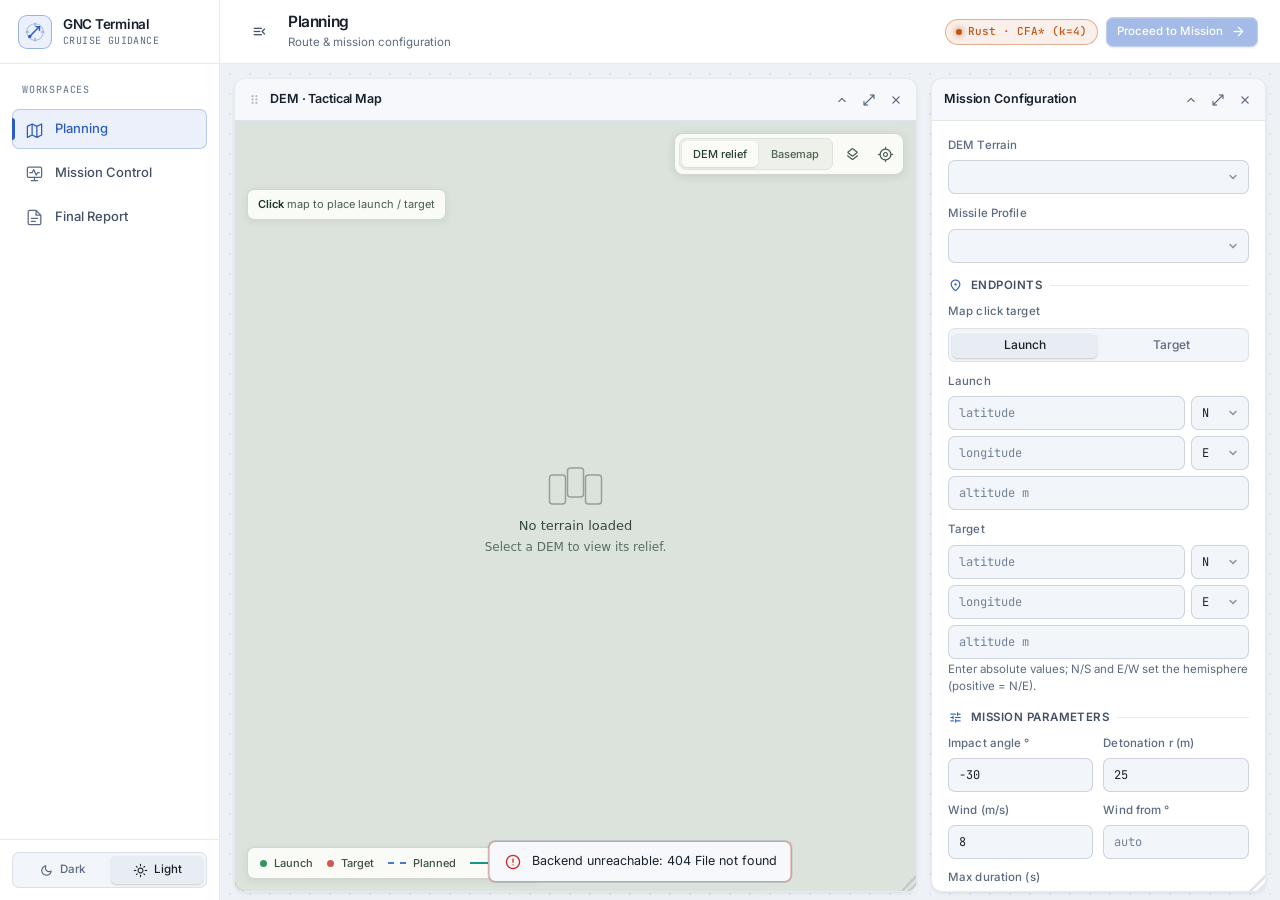
==== commit aa324e5f: "Updated Readme" ====
--- a/frontend/web/index.html
+++ b/frontend/web/index.html
@@ -21,10 +21,12 @@
     <!-- Left navigation -->
     <nav class="nav" id="nav" aria-label="Primary">
       <div class="nav__brand">
-        <svg class="nav__logo" viewBox="0 0 32 32" aria-hidden="true">
-          <rect x="6" y="6" width="8" height="20" rx="2" fill="currentColor"/>
-          <rect x="18" y="6" width="8" height="8" rx="2" fill="currentColor"/>
-          <rect x="18" y="18" width="8" height="8" rx="2" fill="currentColor" opacity=".5"/>
+        <svg class="nav__logo" viewBox="0 0 32 32" fill="none" aria-hidden="true">
+          <circle cx="16" cy="16" r="11" stroke="currentColor" stroke-width="1.5" opacity=".32"/>
+          <path d="M16 4v4M16 24v4M4 16h4M24 16h4" stroke="currentColor" stroke-width="1.5" stroke-linecap="round" opacity=".5"/>
+          <path d="M9 22 C13 18, 16 14, 22 9" stroke="currentColor" stroke-width="2" stroke-linecap="round"/>
+          <path d="M17.5 9 H22 V13.5" stroke="currentColor" stroke-width="2" stroke-linecap="round" stroke-linejoin="round"/>
+          <circle cx="9" cy="22" r="2.2" fill="currentColor"/>
         </svg>
         <div class="nav__title">
           <b>GNC Terminal</b>
--- a/frontend/web/css/tokens.css
+++ b/frontend/web/css/tokens.css
@@ -1,8 +1,8 @@
 /* ============================================================================
-   Design tokens — restrained workspace
-   A mission-control system: dense, utilitarian, calm. Dark-first with a full
-   light theme. Instrument surfaces (map + 3D viewer) hold a fixed technical
-   canvas so terrain reads identically in either theme.
+   Design tokens — tactical aerospace workspace
+   A mission-control system: dense, crisp, utilitarian, calm. Dark-first with a
+   full light theme. Instrument surfaces (map + 3D viewer) hold technical
+   canvases so terrain reads reliably in either theme.
    ========================================================================== */
 
 :root {
@@ -13,22 +13,22 @@
   --font-mono: "JetBrains Mono", ui-monospace, "SF Mono", "Menlo", "Consolas", monospace;
 
   /* Radii */
-  --r-xs: 4px;
-  --r-sm: 6px;
-  --r-md: 10px;
-  --r-lg: 12px;
+  --r-xs: 5px;
+  --r-sm: 7px;
+  --r-md: 11px;
+  --r-lg: 14px;
   --r-full: 9999px;
 
   /* Spacing rhythm */
-  --gap: 16px;
-  --pad: 18px;
-  --nav-w: 216px;
+  --gap: 14px;
+  --pad: 16px;
+  --nav-w: 220px;
   --nav-collapsed: 68px;
 
   /* Motion */
   --ease-out: cubic-bezier(0.22, 1, 0.36, 1);
   --ease-out-quint: cubic-bezier(0.23, 1, 0.32, 1);
-  --dur-fast: 0.16s;
+  --dur-fast: 0.15s;
   --dur: 0.22s;
   --dur-slow: 0.28s;
 
@@ -42,19 +42,19 @@
   --z-toast: 400;
 
   /* Mission accent roles (theme-invariant so trajectories keep meaning) */
-  --c-planned: #3e6abf;   /* pathfinder route            */
-  --c-actual:  #168477;   /* flown / actual trajectory   */
-  --c-boost:   #8965b5;   /* boost guidance segment      */
-  --c-terminal:#c95a50;   /* terminal guidance segment   */
-  --c-target:  #c45248;   /* target / impact             */
-  --c-start:   #328258;   /* launch point                */
+  --c-planned: #4778d6;   /* pathfinder route            */
+  --c-actual:  #199688;   /* flown / actual trajectory   */
+  --c-boost:   #9772c9;   /* boost guidance segment      */
+  --c-terminal:#d96157;   /* terminal guidance segment   */
+  --c-target:  #d1584e;   /* target / impact             */
+  --c-start:   #349663;   /* launch point                */
 
   /* Instrument canvas (map + viewer) — fixed across themes */
-  --instr-bg:      #0a0f1a;
-  --instr-bg-2:    #0d1420;
-  --instr-grid:    rgba(120, 150, 200, 0.14);
-  --instr-ink:     #cdd7ea;
-  --instr-ink-dim: #7f8ba6;
+  --instr-bg:      #090e17;
+  --instr-bg-2:    #0d1522;
+  --instr-grid:    rgba(130, 162, 214, 0.14);
+  --instr-ink:     #d5dff0;
+  --instr-ink-dim: #7f8ea8;
 }
 
 /* -------------------------------- Dark ----------------------------------- */
@@ -62,74 +62,92 @@
 :root[data-theme="dark"] {
   color-scheme: dark;
 
-  --bg:            #13161a;
-  --bg-grid:       rgba(255, 255, 255, 0.022);
-  --surface:       #1c2025;
-  --surface-2:     #22272e;
-  --surface-3:     #2c333c;
-  --surface-sunken:#171b20;
-
-  --ink:           #edf0f4;
-  --ink-2:         #bdc5d0;
-  --ink-3:         #9aa7b7;
-  --ink-faint:     #8e9bae;
-
-  --line:          rgba(193, 205, 224, 0.12);
-  --line-2:        rgba(193, 205, 224, 0.20);
-  --line-strong:   rgba(193, 205, 224, 0.32);
-
-  --primary:       #95b8ff;
-  --primary-solid: #3a66bd;
+  --bg:            #0d1117;
+  --bg-dot:        rgba(148, 174, 214, 0.075);
+  --surface:       #141921;
+  --surface-2:     #1a212b;
+  --surface-3:     #232c39;
+  --surface-sunken:#0f131a;
+
+  --ink:           #eef2f7;
+  --ink-2:         #b9c4d4;
+  --ink-3:         #8796ab;
+  --ink-faint:     #69788e;
+
+  --line:          rgba(166, 187, 218, 0.10);
+  --line-2:        rgba(166, 187, 218, 0.18);
+  --line-strong:   rgba(166, 187, 218, 0.30);
+  --inset-hi:      rgba(255, 255, 255, 0.035);
+
+  --primary:       #82b1ff;
+  --primary-solid: #376bd4;
   --primary-ink:   #ffffff;
-  --primary-soft:  rgba(116, 161, 246, 0.12);
-  --primary-line:  rgba(149, 184, 255, 0.55);
-
-  --success:       #34d15b;
-  --success-soft:  rgba(52, 209, 91, 0.13);
-  --warn:          #ffcf33;
-  --warn-soft:     rgba(255, 207, 51, 0.14);
-  --danger:        #ff5247;
-  --danger-soft:   rgba(255, 82, 71, 0.14);
-
-  --shadow-widget: 0 1px 2px rgba(0,0,0,0.12);
-  --shadow-float:  0 18px 50px -18px rgba(0,0,0,0.85), 0 0 0 1px var(--line-2);
+  --primary-soft:  rgba(88, 146, 255, 0.13);
+  --primary-line:  rgba(130, 177, 255, 0.50);
+
+  /* Engine semantic accents */
+  --rust:          #f28b50;
+  --rust-soft:     rgba(242, 139, 80, 0.13);
+  --rust-line:     rgba(242, 139, 80, 0.50);
+  --cpp:           #6ea8fe;
+  --cpp-soft:      rgba(110, 168, 254, 0.13);
+  --cpp-line:      rgba(110, 168, 254, 0.50);
+
+  --success:       #38d471;
+  --success-soft:  rgba(56, 212, 113, 0.13);
+  --warn:          #f6c445;
+  --warn-soft:     rgba(246, 196, 69, 0.14);
+  --danger:        #f55d53;
+  --danger-soft:   rgba(245, 93, 83, 0.14);
+
+  --shadow-widget: 0 2px 8px rgba(0, 0, 0, 0.24), inset 0 1px 0 var(--inset-hi);
+  --shadow-float:  0 20px 54px -18px rgba(0, 0, 0, 0.88), 0 0 0 1px var(--line-2);
 }
 
 /* -------------------------------- Light ---------------------------------- */
 :root[data-theme="light"] {
   color-scheme: light;
 
-  --bg:            #f2f4f7;
-  --bg-grid:       rgba(20, 40, 80, 0.03);
+  --bg:            #eef2f6;
+  --bg-dot:        rgba(24, 48, 86, 0.065);
   --surface:       #ffffff;
-  --surface-2:     #f7f8fa;
-  --surface-3:     #e9edf2;
-  --surface-sunken:#f3f5f8;
-
-  --ink:           #202631;
-  --ink-2:         #4a5565;
-  --ink-3:         #58677b;
-  --ink-faint:     #617085;
-
-  --line:          rgba(20, 40, 80, 0.12);
-  --line-2:        rgba(20, 40, 80, 0.18);
-  --line-strong:   rgba(20, 40, 80, 0.30);
-
-  --primary:       #305fc5;
-  --primary-solid: #305fc5;
+  --surface-2:     #f6f8fb;
+  --surface-3:     #e8edf4;
+  --surface-sunken:#f2f5f9;
+
+  --ink:           #18202c;
+  --ink-2:         #435064;
+  --ink-3:         #5c6b80;
+  --ink-faint:     #738297;
+
+  --line:          rgba(24, 48, 86, 0.10);
+  --line-2:        rgba(24, 48, 86, 0.17);
+  --line-strong:   rgba(24, 48, 86, 0.28);
+  --inset-hi:      rgba(255, 255, 255, 0.7);
+
+  --primary:       #2a5cc2;
+  --primary-solid: #2b5ec7;
   --primary-ink:   #ffffff;
-  --primary-soft:  rgba(48, 95, 197, 0.08);
-  --primary-line:  rgba(48, 95, 197, 0.45);
-
-  --success:       #19713a;
-  --success-soft:  rgba(26, 158, 66, 0.12);
-  --warn:          #856008;
-  --warn-soft:     rgba(184, 134, 10, 0.14);
-  --danger:        #d92c22;
-  --danger-soft:   rgba(217, 44, 34, 0.10);
-
-  --shadow-widget: 0 1px 2px rgba(20,40,80,0.04);
-  --shadow-float:  0 20px 50px -20px rgba(20,40,80,0.35), 0 0 0 1px var(--line-2);
+  --primary-soft:  rgba(43, 94, 199, 0.09);
+  --primary-line:  rgba(43, 94, 199, 0.42);
+
+  /* Engine semantic accents */
+  --rust:          #c25418;
+  --rust-soft:     rgba(194, 84, 24, 0.09);
+  --rust-line:     rgba(194, 84, 24, 0.42);
+  --cpp:           #2859c0;
+  --cpp-soft:      rgba(40, 89, 192, 0.09);
+  --cpp-line:      rgba(40, 89, 192, 0.42);
+
+  --success:       #16783d;
+  --success-soft:  rgba(22, 120, 61, 0.11);
+  --warn:          #8a5d07;
+  --warn-soft:     rgba(184, 134, 10, 0.13);
+  --danger:        #cf2b22;
+  --danger-soft:   rgba(207, 43, 34, 0.10);
+
+  --shadow-widget: 0 1px 3px rgba(18, 34, 62, 0.06), 0 4px 12px -4px rgba(18, 34, 62, 0.05);
+  --shadow-float:  0 20px 50px -20px rgba(18, 34, 62, 0.30), 0 0 0 1px var(--line-2);
 }
 
 /* -------------------------------- Reset ---------------------------------- */
@@ -140,7 +158,7 @@
 
 body {
   font-family: var(--font-sans);
-  font-size: 14px;
+  font-size: 13.5px;
   line-height: 1.5;
   color: var(--ink);
   background-color: var(--bg);
@@ -149,6 +167,21 @@
   overflow: hidden;
 }
 
+/* Subtle custom scrollbars */
+* {
+  scrollbar-width: thin;
+  scrollbar-color: var(--line-2) transparent;
+}
+*::-webkit-scrollbar { width: 7px; height: 7px; }
+*::-webkit-scrollbar-track { background: transparent; }
+*::-webkit-scrollbar-thumb {
+  background: var(--line-2);
+  border-radius: var(--r-full);
+  border: 2px solid transparent;
+  background-clip: padding-box;
+}
+*::-webkit-scrollbar-thumb:hover { background: var(--line-strong); border: 2px solid transparent; background-clip: padding-box; }
+
 button, input, select, textarea { font: inherit; color: inherit; }
 button { cursor: pointer; background: none; border: none; }
 a { color: var(--primary); text-decoration: none; }
@@ -163,39 +196,48 @@
 
 .label {
   font-family: var(--font-sans);
-  font-size: 12px;
+  font-size: 11.5px;
   font-weight: 500;
-  letter-spacing: 0;
+  letter-spacing: 0.01em;
   color: var(--ink-3);
 }
 
-.hint { color: var(--ink-3); font-size: 12px; }
+.hint { color: var(--ink-3); font-size: 11.5px; line-height: 1.48; }
 
 /* ------------------------------ Controls --------------------------------- */
 .btn {
   --btn-bg: var(--surface-3);
   display: inline-flex; align-items: center; gap: 7px;
-  height: 36px; padding: 0 12px;
+  height: 36px; padding: 0 13px;
   border-radius: var(--r-sm);
   background: var(--btn-bg);
   border: 1px solid var(--line-2);
   color: var(--ink);
   font-size: 12.5px; font-weight: 500;
   white-space: nowrap;
-  transition: background-color var(--dur-fast) var(--ease-out), border-color var(--dur-fast), color var(--dur-fast), transform var(--dur-fast);
+  transition: background-color var(--dur-fast) var(--ease-out), border-color var(--dur-fast), color var(--dur-fast), box-shadow var(--dur-fast), transform var(--dur-fast);
 }
 .btn:hover:not(:disabled) { background: color-mix(in oklab, var(--btn-bg) 82%, var(--ink)); border-color: var(--line-strong); }
 .btn:active:not(:disabled) { transform: translateY(1px); }
-.btn:disabled { opacity: 0.45; cursor: not-allowed; }
+.btn:disabled { opacity: 0.42; cursor: not-allowed; }
 .btn .mi { font-size: 17px; }
 
-.btn--primary { --btn-bg: var(--primary-solid); color: var(--primary-ink); border-color: transparent; }
-.btn--primary:hover:not(:disabled) { background: color-mix(in oklab, var(--primary-solid) 88%, #fff); }
-.btn--danger { --btn-bg: transparent; color: var(--danger); border-color: color-mix(in oklab, var(--danger) 45%, transparent); }
-.btn--danger:hover:not(:disabled) { background: var(--danger-soft); }
+.btn--primary {
+  --btn-bg: var(--primary-solid);
+  color: var(--primary-ink);
+  border-color: color-mix(in oklab, var(--primary-solid) 70%, #ffffff);
+  box-shadow: 0 1px 2px rgba(0, 0, 0, 0.2), inset 0 1px 0 rgba(255, 255, 255, 0.18);
+}
+.btn--primary:hover:not(:disabled) {
+  background: color-mix(in oklab, var(--primary-solid) 86%, #ffffff);
+  border-color: color-mix(in oklab, var(--primary-solid) 55%, #ffffff);
+  box-shadow: 0 4px 14px -4px color-mix(in oklab, var(--primary-solid) 65%, transparent), inset 0 1px 0 rgba(255, 255, 255, 0.22);
+}
+.btn--danger { --btn-bg: var(--danger-soft); color: var(--danger); border-color: color-mix(in oklab, var(--danger) 48%, transparent); }
+.btn--danger:hover:not(:disabled) { background: color-mix(in oklab, var(--danger) 22%, transparent); border-color: color-mix(in oklab, var(--danger) 68%, transparent); }
 .btn--ghost { --btn-bg: transparent; border-color: transparent; color: var(--ink-2); }
-.btn--ghost:hover:not(:disabled) { background: var(--surface-3); color: var(--ink); }
-.btn--sm { height: 30px; padding: 0 9px; font-size: 11.5px; }
+.btn--ghost:hover:not(:disabled) { background: var(--surface-3); color: var(--ink); border-color: var(--line); }
+.btn--sm { height: 30px; padding: 0 10px; font-size: 11.5px; }
 .btn--icon { width: 34px; height: 34px; padding: 0; justify-content: center; }
 .btn--block { width: 100%; justify-content: center; }
 
@@ -204,16 +246,17 @@
 .field > .label { margin-bottom: 1px; }
 
 .input, .select {
-  height: 36px; width: 100%;
+  height: 34px; width: 100%;
   padding: 0 10px;
   background: var(--surface-sunken);
   border: 1px solid var(--line-2);
   border-radius: var(--r-sm);
   color: var(--ink);
   font-family: var(--font-mono);
-  font-size: 12.5px;
-  transition: border-color var(--dur-fast), box-shadow var(--dur-fast);
-}
+  font-size: 12px;
+  transition: border-color var(--dur-fast), box-shadow var(--dur-fast), background-color var(--dur-fast);
+}
+.input:hover:not(:focus), .select:hover:not(:focus) { border-color: var(--line-strong); }
 .input:focus, .select:focus {
   outline: none;
   border-color: var(--primary-line);
@@ -221,54 +264,110 @@
 }
 .input::placeholder { color: var(--ink-faint); }
 /* Value beyond the recommended (but still allowed) envelope — e.g. a steep impact angle. */
-.input.is-warn { color: var(--warn); border-color: color-mix(in oklab, var(--warn) 45%, var(--line-2)); }
+.input.is-warn { color: var(--warn); border-color: color-mix(in oklab, var(--warn) 48%, var(--line-2)); }
 .hint.is-warn { color: var(--warn); }
 .select {
+  -webkit-appearance: none;
+  -moz-appearance: none;
   appearance: none;
-  background-image: url("data:image/svg+xml,%3Csvg xmlns='http://www.w3.org/2000/svg' width='12' height='12' viewBox='0 0 12 12'%3E%3Cpath d='M3 4.5 6 7.5 9 4.5' stroke='%237a839a' stroke-width='1.4' fill='none' stroke-linecap='round'/%3E%3C/svg%3E");
+  background-image: url("data:image/svg+xml,%3Csvg xmlns='http://www.w3.org/2000/svg' width='12' height='12' viewBox='0 0 12 12'%3E%3Cpath d='M3 4.5 6 7.5 9 4.5' stroke='%238796ab' stroke-width='1.5' fill='none' stroke-linecap='round'/%3E%3C/svg%3E");
   background-repeat: no-repeat;
   background-position: right 9px center;
   padding-right: 26px;
   cursor: pointer;
 }
-.range { width: 100%; accent-color: var(--primary); }
+.select::picker-icon { display: none; }
+
+/* Custom range slider */
+.range {
+  -webkit-appearance: none;
+  appearance: none;
+  width: 100%;
+  height: 22px;
+  background: transparent;
+  cursor: pointer;
+}
+.range::-webkit-slider-runnable-track {
+  height: 5px;
+  border-radius: var(--r-full);
+  background: var(--surface-3);
+  border: 1px solid var(--line);
+}
+.range::-webkit-slider-thumb {
+  -webkit-appearance: none;
+  width: 15px;
+  height: 15px;
+  border-radius: 50%;
+  background: var(--primary);
+  border: 2px solid var(--surface);
+  box-shadow: 0 0 0 1px var(--primary-line), 0 1px 4px rgba(0, 0, 0, 0.35);
+  margin-top: -6px;
+  transition: transform var(--dur-fast) var(--ease-out), box-shadow var(--dur-fast);
+}
+.range:hover::-webkit-slider-thumb { transform: scale(1.1); }
+.range:focus-visible::-webkit-slider-thumb { box-shadow: 0 0 0 4px var(--primary-soft); }
+.range::-moz-range-track {
+  height: 5px;
+  border-radius: var(--r-full);
+  background: var(--surface-3);
+  border: 1px solid var(--line);
+}
+.range::-moz-range-thumb {
+  width: 15px;
+  height: 15px;
+  border-radius: 50%;
+  background: var(--primary);
+  border: 2px solid var(--surface);
+  box-shadow: 0 0 0 1px var(--primary-line);
+}
 
 /* Chips / status pills */
 .chip {
-  display: inline-flex; align-items: center; gap: 5px;
-  height: 20px; padding: 0 8px;
-  border-radius: var(--r-xs);
+  display: inline-flex; align-items: center; gap: 6px;
+  height: 22px; padding: 0 9px;
+  border-radius: var(--r-full);
   background: var(--surface-3);
   border: 1px solid var(--line);
-  font-family: var(--font-sans);
-  font-size: 11px; font-weight: 500;
+  font-family: var(--font-mono);
+  font-size: 10.5px; font-weight: 500;
   color: var(--ink-2);
-}
-.chip .dot { width: 6px; height: 6px; border-radius: 50%; background: var(--ink-3); }
-.chip--ok { color: var(--success); border-color: color-mix(in oklab, var(--success) 40%, transparent); background: var(--success-soft); }
+  white-space: nowrap;
+}
+.chip .dot { width: 6px; height: 6px; border-radius: 50%; background: var(--ink-3); flex-shrink: 0; }
+.chip--rust { color: var(--rust); border-color: var(--rust-line); background: var(--rust-soft); }
+.chip--rust .dot { background: var(--rust); box-shadow: 0 0 6px var(--rust); }
+.chip--cpp { color: var(--cpp); border-color: var(--cpp-line); background: var(--cpp-soft); }
+.chip--cpp .dot { background: var(--cpp); box-shadow: 0 0 6px var(--cpp); }
+.chip--ok { color: var(--success); border-color: color-mix(in oklab, var(--success) 42%, transparent); background: var(--success-soft); }
 .chip--ok .dot { background: var(--success); }
-.chip--warn { color: var(--warn); border-color: color-mix(in oklab, var(--warn) 40%, transparent); background: var(--warn-soft); }
+.chip--warn { color: var(--warn); border-color: color-mix(in oklab, var(--warn) 42%, transparent); background: var(--warn-soft); }
 .chip--warn .dot { background: var(--warn); }
-.chip--danger { color: var(--danger); border-color: color-mix(in oklab, var(--danger) 40%, transparent); background: var(--danger-soft); }
+.chip--danger { color: var(--danger); border-color: color-mix(in oklab, var(--danger) 42%, transparent); background: var(--danger-soft); }
 .chip--danger .dot { background: var(--danger); }
 
 /* Segmented control (tabs) */
 .seg { display: inline-flex; gap: 2px; padding: 3px; background: var(--surface-sunken); border-radius: var(--r-sm); border: 1px solid var(--line); }
+.seg--full { display: flex; width: 100%; }
+.seg--full .seg__btn { flex: 1; }
 .seg__btn {
-  height: 24px; padding: 0 11px;
+  height: 26px; padding: 0 11px;
   border-radius: var(--r-xs);
   font-family: var(--font-sans); font-size: 12px; font-weight: 500;
   color: var(--ink-3);
-  transition: color var(--dur-fast), background var(--dur-fast);
+  transition: color var(--dur-fast), background var(--dur-fast), box-shadow var(--dur-fast);
 }
 .seg__btn:hover { color: var(--ink); }
-.seg__btn[aria-selected="true"] { background: var(--surface-3); color: var(--ink); box-shadow: 0 1px 0 var(--line-2); }
+.seg__btn[aria-selected="true"] {
+  background: var(--surface-3);
+  color: var(--ink);
+  box-shadow: 0 1px 2px rgba(0, 0, 0, 0.18), inset 0 1px 0 var(--inset-hi);
+}
 
 /* Key/value data rows */
-.kv { display: grid; grid-template-columns: 1fr auto; align-items: baseline; gap: 8px; padding: 4px 0; border-bottom: 1px solid var(--line); }
+.kv { display: grid; grid-template-columns: 1fr auto; align-items: baseline; gap: 8px; padding: 5px 0; border-bottom: 1px solid var(--line); }
 .kv:last-child { border-bottom: none; }
 .kv__k { color: var(--ink-3); font-size: 12px; }
-.kv__v { font-family: var(--font-mono); font-size: 12.5px; font-weight: 500; color: var(--ink); font-variant-numeric: tabular-nums; }
+.kv__v { font-family: var(--font-mono); font-size: 12px; font-weight: 500; color: var(--ink); font-variant-numeric: tabular-nums; }
 .kv__v.is-warn { color: var(--warn); }
 .kv__v.is-danger { color: var(--danger); }
 .kv__v.is-ok { color: var(--success); }
@@ -286,7 +385,7 @@
 /* Keyboard focus is shared by every control, including icon-only buttons. */
 :where(button, a, input, select, textarea, summary, [tabindex]):focus-visible {
   outline: 2px solid var(--primary);
-  outline-offset: 3px;
+  outline-offset: 2px;
 }
 button:disabled { cursor: not-allowed; }
 button, a, input, select, summary { -webkit-tap-highlight-color: transparent; }
--- a/frontend/web/css/app.css
+++ b/frontend/web/css/app.css
@@ -1,5 +1,5 @@
 /* ============================================================================
-   App shell, widgets, and screen components.
+   App shell, widgets, pathfinding engine controls, and screen components.
    ========================================================================== */
 
 /* --------------------------------- Shell --------------------------------- */
@@ -9,6 +9,7 @@
   grid-template-rows: 100%;
   height: 100vh;
   height: 100dvh;
+  transition: grid-template-columns var(--dur) var(--ease-out);
 }
 .app.nav-collapsed { grid-template-columns: var(--nav-collapsed) 1fr; }
 
@@ -22,45 +23,60 @@
   z-index: var(--z-nav);
 }
 .nav__brand {
-  display: flex; align-items: center; gap: 10px;
-  height: 68px; padding: 0 18px;
+  display: flex; align-items: center; gap: 11px;
+  height: 64px; padding: 0 18px;
   border-bottom: 1px solid var(--line);
   flex-shrink: 0;
 }
-.nav__logo { width: 32px; height: 32px; flex-shrink: 0; color: var(--primary); background: var(--primary-soft); border-radius: 8px; padding: 2px; }
-.nav__icon { width: 20px; height: 20px; flex-shrink: 0; color: var(--ink-3); transition: color var(--dur-fast); }
-.nav__title { display: flex; flex-direction: column; gap: 4px; line-height: 1.15; overflow: hidden; white-space: nowrap; }
-.nav__title b { font-size: 13px; font-weight: 600; letter-spacing: -0.015em; }
-.nav__title span { font-size: 11px; color: var(--ink-3); }
-
-.nav__group { padding: 20px 12px; display: flex; flex-direction: column; gap: 5px; }
-.nav__heading { padding: 0 12px 10px; font-size: 11px; }
+.nav__logo {
+  width: 34px; height: 34px; flex-shrink: 0;
+  color: var(--primary);
+  background: var(--primary-soft);
+  border: 1px solid var(--primary-line);
+  border-radius: 9px;
+  padding: 4px;
+}
+.nav__icon { width: 19px; height: 19px; flex-shrink: 0; color: var(--ink-3); transition: color var(--dur-fast); }
+.nav__title { display: flex; flex-direction: column; gap: 2px; line-height: 1.15; overflow: hidden; white-space: nowrap; }
+.nav__title b { font-size: 13.5px; font-weight: 600; letter-spacing: -0.02em; color: var(--ink); }
+.nav__title span { font-family: var(--font-mono); font-size: 10px; letter-spacing: 0.04em; text-transform: uppercase; color: var(--ink-3); }
+
+.nav__group { padding: 18px 12px; display: flex; flex-direction: column; gap: 4px; }
+.nav__heading { padding: 0 10px 8px; font-family: var(--font-mono); font-size: 10px; letter-spacing: 0.08em; text-transform: uppercase; color: var(--ink-faint); }
 
 .nav__item {
-  display: flex; align-items: center; gap: 12px;
-  height: 42px; padding: 0 12px;
+  display: flex; align-items: center; gap: 11px;
+  height: 40px; padding: 0 12px;
   border: 1px solid transparent;
   border-radius: var(--r-sm);
   color: var(--ink-2);
   font-size: 13px; font-weight: 500;
   white-space: nowrap;
   position: relative;
-  transition: background var(--dur-fast), color var(--dur-fast);
+  transition: background var(--dur-fast), color var(--dur-fast), border-color var(--dur-fast);
 }
 .nav__item .mi { flex-shrink: 0; color: var(--ink-3); transition: color var(--dur-fast); }
 .nav__item:hover { background: var(--surface-2); color: var(--ink); }
-.nav__item:hover .mi { color: var(--ink-2); }
-.nav__item[aria-current="page"] { background: var(--primary-soft); color: var(--primary); border-color: var(--primary-line); }
-.nav__item[aria-current="page"] .mi { color: var(--primary); }
-.nav__item:hover .nav__icon { color: var(--ink-2); }
+.nav__item:hover .mi, .nav__item:hover .nav__icon { color: var(--ink-2); }
+.nav__item[aria-current="page"] {
+  background: var(--primary-soft);
+  color: var(--primary);
+  border-color: color-mix(in oklab, var(--primary-line) 65%, transparent);
+}
+.nav__item[aria-current="page"]::before {
+  content: "";
+  position: absolute; left: -1px; top: 8px; bottom: 8px;
+  width: 3px; border-radius: 0 3px 3px 0;
+  background: var(--primary);
+}
+.nav__item[aria-current="page"] .mi,
 .nav__item[aria-current="page"] .nav__icon { color: var(--primary); }
 .nav__num { margin-left: auto; font-family: var(--font-mono); font-size: 10px; color: var(--ink-faint); }
 
 .nav__spacer { flex: 1; }
-.nav__foot { padding: 14px 12px; border-top: 1px solid var(--line); display: flex; flex-direction: column; gap: 8px; }
-
-/* Collapsed rail: hide the text label, KEEP the .mi icon (icons are spans too, so
-   a bare `.nav__item span` would blank them out). */
+.nav__foot { padding: 12px; border-top: 1px solid var(--line); display: flex; flex-direction: column; gap: 8px; }
+
+/* Collapsed rail */
 .app.nav-collapsed .nav__title,
 .app.nav-collapsed .nav__item span:not(.mi),
 .app.nav-collapsed .nav__heading,
@@ -71,10 +87,10 @@
 .app.nav-collapsed .nav__brand { justify-content: center; padding: 0; }
 
 /* Theme toggle */
-.theme-toggle { display: flex; align-items: center; gap: 4px; padding: 4px; background: var(--surface-sunken); border: 1px solid var(--line); border-radius: var(--r-sm); }
-.theme-toggle__btn { flex: 1; display: flex; align-items: center; justify-content: center; gap: 6px; height: 30px; border-radius: var(--r-xs); color: var(--ink-3); font-size: 12px; font-weight: 500; transition: background-color var(--dur-fast), color var(--dur-fast); }
+.theme-toggle { display: flex; align-items: center; gap: 3px; padding: 3px; background: var(--surface-sunken); border: 1px solid var(--line); border-radius: var(--r-sm); }
+.theme-toggle__btn { flex: 1; display: flex; align-items: center; justify-content: center; gap: 6px; height: 28px; border-radius: var(--r-xs); color: var(--ink-3); font-size: 11.5px; font-weight: 500; transition: background-color var(--dur-fast), color var(--dur-fast), box-shadow var(--dur-fast); }
 .theme-toggle__btn:hover { color: var(--ink); }
-.theme-toggle__btn[aria-pressed="true"] { background: var(--surface); color: var(--ink); box-shadow: 0 1px 3px rgba(0,0,0,.1); }
+.theme-toggle__btn[aria-pressed="true"] { background: var(--surface-3); color: var(--ink); box-shadow: 0 1px 2px rgba(0, 0, 0, 0.16); }
 .app.nav-collapsed .theme-toggle { flex-direction: column; }
 .app.nav-collapsed .theme-toggle__btn { width: 100%; flex: none; }
 .theme-toggle__btn .mi { font-size: 15px; }
@@ -84,30 +100,34 @@
 
 .topbar {
   display: flex; align-items: center; gap: 12px;
-  min-height: 68px; padding: 12px 24px;
+  min-height: 64px; padding: 10px 22px;
   border-bottom: 1px solid var(--line);
   background: var(--surface);
   flex-shrink: 0;
   z-index: var(--z-banner);
 }
 .topbar__nav-toggle { color: var(--ink-2); }
-.topbar__identity { min-width: 0; display: flex; flex-direction: column; gap: 3px; }
-.topbar__screen-name { font-size: 16px; font-weight: 600; letter-spacing: -0.025em; line-height: 1.25; }
+.topbar__identity { min-width: 0; display: flex; flex-direction: column; gap: 2px; }
+.topbar__screen-name { font-size: 15.5px; font-weight: 600; letter-spacing: -0.025em; line-height: 1.25; }
 .topbar__crumb { color: var(--ink-3); font-size: 11.5px; white-space: nowrap; overflow: hidden; text-overflow: ellipsis; }
 .topbar__spacer { flex: 1; }
 .topbar__actions { display: flex; align-items: center; gap: 8px; min-width: 0; flex-wrap: wrap; justify-content: flex-end; }
 .topbar__actions > .select { max-width: min(230px, 28vw); }
+.topbar__engine-chip { height: 26px; padding: 0 10px; font-size: 11px; }
 
 .screen { flex: 1; min-height: 0; position: relative; overflow: hidden; }
 .screen[hidden] { display: none; }
 
-/* Widget grid workspace */
+/* Widget grid workspace with subtle technical dot backdrop */
 .workspace {
   position: absolute; inset: 0;
   padding: var(--gap);
   display: grid;
   gap: var(--gap);
   overflow: auto;
+  background-color: var(--bg);
+  background-image: radial-gradient(circle, var(--bg-dot) 1px, transparent 1px);
+  background-size: 20px 20px;
 }
 
 /* --------------------------------- Widget -------------------------------- */
@@ -120,11 +140,11 @@
   box-shadow: var(--shadow-widget);
   overflow: hidden;
   position: relative;
-  /* Contain instrument-overlay z-indexes to this widget's own stacking context,
-     so a sibling's HUD / controls can never paint over a fullscreen widget. */
   isolation: isolate;
   container: panel / inline-size;
-}
+  transition: border-color var(--dur-fast);
+}
+.widget:hover { border-color: var(--line-2); }
 .widget.is-dragging { z-index: var(--z-widget-drag); box-shadow: var(--shadow-float); cursor: grabbing; user-select: none; opacity: 0.96; }
 .widget-placeholder {
   border: 1.5px dashed var(--primary-line);
@@ -139,12 +159,10 @@
   box-shadow: var(--shadow-float);
   grid-area: unset !important;
 }
-/* Dim the workspace behind a fullscreen widget so it reads as a focused overlay,
-   not a panel floating over live siblings. */
 .app:has(.widget.is-fullscreen)::after {
   content: ""; position: fixed; inset: 0;
-  background: color-mix(in oklab, var(--bg) 62%, transparent);
-  backdrop-filter: blur(2px);
+  background: color-mix(in oklab, var(--bg) 66%, transparent);
+  backdrop-filter: blur(4px);
   z-index: calc(var(--z-fullscreen) - 1);
   pointer-events: none;
 }
@@ -153,32 +171,31 @@
 
 .widget__head {
   display: flex; align-items: center; gap: 8px;
-  height: 44px; padding: 0 8px 0 12px;
+  height: 42px; padding: 0 8px 0 12px;
   border-bottom: 1px solid var(--line);
-  background: var(--surface);
+  background: var(--surface-2);
   flex-shrink: 0;
   cursor: grab;
   user-select: none;
 }
 .widget__grip { display: flex; color: var(--ink-faint); flex-shrink: 0; opacity: .5; transition: opacity var(--dur-fast); }
 .widget__head:hover .widget__grip, .widget:focus-within .widget__grip { opacity: 1; }
-.widget__grip .mi { font-size: 16px; }
-.widget__title { font-family: var(--font-sans); font-size: 12px; font-weight: 600; letter-spacing: -0.01em; color: var(--ink-2); white-space: nowrap; overflow: hidden; text-overflow: ellipsis; }
-.widget__head-meta { margin-left: 4px; overflow: hidden; flex-shrink: 0; max-width: 40%; }
+.widget__grip .mi { font-size: 15px; }
+.widget__title { font-family: var(--font-sans); font-size: 12.5px; font-weight: 600; letter-spacing: -0.01em; color: var(--ink); white-space: nowrap; overflow: hidden; text-overflow: ellipsis; }
+.widget__head-meta { margin-left: 6px; overflow: hidden; flex-shrink: 0; max-width: 48%; display: flex; align-items: center; }
 .widget__spacer { flex: 1; }
 .widget__tools { display: flex; align-items: center; gap: 1px; flex-shrink: 0; }
-.widget__tool { width: 28px; height: 28px; display: grid; place-items: center; border-radius: var(--r-xs); color: var(--ink-3); transition: background var(--dur-fast), color var(--dur-fast); }
+.widget__tool { width: 26px; height: 26px; display: grid; place-items: center; border-radius: var(--r-xs); color: var(--ink-3); transition: background var(--dur-fast), color var(--dur-fast); }
 .widget__tool:hover { background: var(--surface-3); color: var(--ink); }
 .widget__tool .mi { font-size: 16px; }
 
 .widget__body { flex: 1; min-height: 0; min-width: 0; overflow: auto; padding: var(--pad); }
 .widget__body.is-flush { padding: 0; }
 .widget__body.is-instrument { padding: 0; background: var(--instr-bg); }
-.widget__body > .field + .field { margin-top: 12px; }
-
-/* Keep the title legible when a panel also has metadata or an action. */
+.widget__body > .field + .field { margin-top: 11px; }
+
 @container panel (max-width: 380px) {
-  .widget__head { flex-wrap: wrap; height: auto; min-height: 44px; row-gap: 0; }
+  .widget__head { flex-wrap: wrap; height: auto; min-height: 42px; row-gap: 0; }
   .widget__grip, .widget__spacer { display: none; }
   .widget__title { flex: 1; min-width: 0; }
   .widget__head-meta:not(:empty) { order: 4; flex-basis: 100%; max-width: none; margin: 0; padding-bottom: 8px; }
@@ -192,9 +209,10 @@
   position: absolute; right: 0; bottom: 0; width: 16px; height: 16px;
   cursor: nwse-resize; z-index: 2;
   background: linear-gradient(135deg, transparent 50%, var(--line-strong) 50%, var(--line-strong) 60%, transparent 60%, transparent 72%, var(--line-strong) 72%, var(--line-strong) 82%, transparent 82%);
-  opacity: 0.6;
-}
-.widget__resize:hover { opacity: 1; }
+  opacity: 0.45;
+  transition: opacity var(--dur-fast);
+}
+.widget__resize:hover { opacity: 0.95; }
 
 .widget__section-tabs { display: flex; align-items: center; gap: 2px; padding: 6px 8px; border-bottom: 1px solid var(--line); overflow-x: auto; flex-shrink: 0; }
 
@@ -210,50 +228,217 @@
 .spinner { width: 22px; height: 22px; border: 2px solid var(--line-2); border-top-color: var(--primary); border-radius: 50%; animation: spin 0.7s linear infinite; }
 @keyframes spin { to { transform: rotate(360deg); } }
 
+/* --------------------- Pathfinding Engine Controls ----------------------- */
+.pf-stack { display: flex; flex-direction: column; gap: 11px; }
+
+.engine-picker {
+  display: grid;
+  grid-template-columns: 1fr 1fr;
+  gap: 8px;
+}
+.engine-card {
+  display: flex; flex-direction: column; gap: 4px;
+  padding: 10px 11px;
+  border-radius: var(--r-sm);
+  background: var(--surface-sunken);
+  border: 1px solid var(--line-2);
+  text-align: left;
+  transition: border-color var(--dur-fast), background-color var(--dur-fast), box-shadow var(--dur-fast), transform var(--dur-fast);
+}
+.engine-card:hover { border-color: var(--line-strong); background: var(--surface-2); }
+.engine-card:active { transform: translateY(1px); }
+
+.engine-card--rust.is-active {
+  background: var(--rust-soft);
+  border-color: var(--rust-line);
+  box-shadow: inset 0 1px 0 rgba(255, 255, 255, 0.06), 0 0 0 1px color-mix(in oklab, var(--rust) 25%, transparent);
+}
+.engine-card--cpp.is-active {
+  background: var(--cpp-soft);
+  border-color: var(--cpp-line);
+  box-shadow: inset 0 1px 0 rgba(255, 255, 255, 0.06), 0 0 0 1px color-mix(in oklab, var(--cpp) 25%, transparent);
+}
+
+.engine-card__top { display: flex; align-items: center; justify-content: space-between; gap: 6px; }
+.engine-card__name { font-size: 13px; font-weight: 600; color: var(--ink); letter-spacing: -0.01em; }
+.engine-card__algo {
+  font-size: 10px; font-weight: 600;
+  padding: 2px 6px; border-radius: var(--r-xs);
+  background: var(--surface-3); color: var(--ink-2);
+  border: 1px solid var(--line);
+}
+.engine-card--rust.is-active .engine-card__algo { background: color-mix(in oklab, var(--rust) 20%, transparent); color: var(--rust); border-color: var(--rust-line); }
+.engine-card--cpp.is-active .engine-card__algo { background: color-mix(in oklab, var(--cpp) 20%, transparent); color: var(--cpp); border-color: var(--cpp-line); }
+
+.engine-card__desc { font-size: 11px; color: var(--ink-3); }
+.engine-card__status { display: flex; align-items: center; gap: 5px; margin-top: 3px; font-family: var(--font-mono); font-size: 10px; color: var(--ink-3); }
+.engine-card__dot { width: 6px; height: 6px; border-radius: 50%; background: var(--ink-faint); flex-shrink: 0; }
+.engine-card__dot.is-ok { background: var(--success); box-shadow: 0 0 5px color-mix(in oklab, var(--success) 75%, transparent); }
+.engine-card__dot.is-err { background: var(--danger); }
+.engine-card.is-unavailable .engine-card__status-text { color: var(--danger); }
+
+.pf-notice {
+  display: flex; align-items: flex-start; gap: 8px;
+  padding: 9px 11px;
+  border-radius: var(--r-sm);
+  background: var(--warn-soft);
+  border: 1px solid color-mix(in oklab, var(--warn) 40%, transparent);
+  color: var(--warn);
+  font-size: 11.5px; line-height: 1.45;
+}
+.pf-notice[hidden] { display: none; }
+.pf-notice .mi { font-size: 16px; flex-shrink: 0; margin-top: 1px; }
+
+.pf-param-card {
+  display: flex; flex-direction: column; gap: 7px;
+  padding: 11px 12px;
+  border-radius: var(--r-sm);
+  background: var(--surface-sunken);
+  border: 1px solid var(--line);
+}
+.pf-param-card[hidden] { display: none; }
+.pf-param-card--rust {
+  border-left: 2.5px solid var(--rust);
+}
+.pf-param-card__head {
+  display: flex; align-items: center; justify-content: space-between; gap: 8px;
+}
+.pf-pill {
+  font-size: 11px; font-weight: 600;
+  padding: 1px 7px; border-radius: var(--r-xs);
+  background: var(--surface-3); color: var(--ink);
+  border: 1px solid var(--line);
+  white-space: nowrap; flex-shrink: 0;
+}
+.pf-mode-tag {
+  font-size: 10.5px; font-weight: 500;
+  padding: 1px 6px; border-radius: var(--r-xs);
+  background: var(--primary-soft); color: var(--primary);
+}
+.pf-mode-tag[data-tone="ok"] { background: var(--success-soft); color: var(--success); }
+.pf-mode-tag[data-tone="warn"] { background: var(--warn-soft); color: var(--warn); }
+
+.pf-k-row { display: flex; align-items: center; gap: 8px; }
+.pf-k-input { width: 74px; flex-shrink: 0; text-align: center; font-weight: 600; }
+.pf-k-presets { display: flex; flex: 1; gap: 4px; }
+.k-preset {
+  flex: 1; height: 34px;
+  border-radius: var(--r-sm);
+  background: var(--surface-2);
+  border: 1px solid var(--line-2);
+  font-family: var(--font-mono); font-size: 11.5px; font-weight: 500;
+  color: var(--ink-2);
+  transition: background-color var(--dur-fast), border-color var(--dur-fast), color var(--dur-fast);
+}
+.k-preset:hover { border-color: var(--line-strong); color: var(--ink); background: var(--surface-3); }
+.k-preset.is-active {
+  background: var(--rust-soft);
+  border-color: var(--rust-line);
+  color: var(--rust);
+  font-weight: 600;
+}
+
+.pf-coarse-preview {
+  font-size: 11px; color: var(--ink-3);
+  padding-top: 2px;
+  display: flex; align-items: center; gap: 6px;
+}
+
+.pf-run-btn { height: 40px; font-size: 13px; font-weight: 600; letter-spacing: -0.01em; }
+
+.pf-summary {
+  display: grid;
+  grid-template-columns: repeat(3, 1fr);
+  gap: 1px;
+  background: var(--line);
+  border: 1px solid var(--line);
+  border-radius: var(--r-sm);
+  overflow: hidden;
+}
+.pf-stat {
+  background: var(--surface-sunken);
+  padding: 8px 10px;
+  display: flex; flex-direction: column; gap: 2px;
+}
+.pf-stat__k { font-size: 10px; color: var(--ink-3); text-transform: uppercase; letter-spacing: 0.05em; font-family: var(--font-mono); }
+.pf-stat__v { font-size: 13px; font-weight: 600; color: var(--ink); }
+
 /* --------------------------- Instrument canvas --------------------------- */
 .instr { position: relative; width: 100%; height: 100%; background: var(--instr-bg); }
 .instr canvas { display: block; width: 100%; height: 100%; }
 .instr__overlay { position: absolute; inset: 0; pointer-events: none; }
-/* Overlay stack is local to the widget (which sets isolation:isolate): 1=HUD text,
-   2=legend, 3=controls. Small values, never root-level 500/600. */
+
+/* Dark frosted glass overlays for dark 3D viewer / dark instruments */
 .instr__hud {
   position: absolute; margin: 12px; padding: 6px 10px;
   font-family: var(--font-sans); font-size: 11px; line-height: 1.5;
-  color: #506052; pointer-events: none; z-index: 1;
-  background: rgba(251, 252, 248, .96);
-  border: 1px solid rgba(76, 96, 76, .22); border-radius: 7px;
-  box-shadow: 0 1px 3px rgba(25, 43, 29, .06);
+  color: #b7c5dc; pointer-events: none; z-index: 1;
+  background: rgba(13, 19, 30, 0.82);
+  backdrop-filter: blur(8px);
+  border: 1px solid rgba(155, 182, 224, 0.22); border-radius: 7px;
+  box-shadow: 0 4px 14px rgba(0, 0, 0, 0.32);
 }
 .instr__hud:empty { display: none; }
 .instr__hud--tl { top: 0; left: 0; }
 .instr__hud--tr { top: 0; right: 0; text-align: right; }
 .instr__hud--bl { bottom: 58px; left: 0; }
 .instr__hud--br { bottom: 0; right: 0; text-align: right; }
-.instr__hud b { color: #2d4235; font-weight: 600; }
+.instr__hud b { color: #eef3fb; font-weight: 600; }
+
 .instr__controls {
   position: absolute; top: 12px; right: 12px; display: flex; align-items: center;
   gap: 4px; padding: 4px; pointer-events: auto; z-index: 3;
-  background: #fbfcf8; border: 1px solid rgba(76, 96, 76, .24); border-radius: 9px;
-  box-shadow: 0 2px 7px rgba(25, 43, 29, .09);
-}
-.instr__controls .seg { background: #edf1e9; border-color: #dde4d8; }
-.instr__controls .seg__btn { color: #52634f; font-size: 11px; text-transform: none; letter-spacing: 0; }
-.instr__controls .seg__btn[aria-selected="true"] { background: #fbfcf8; color: #2d4d3c; box-shadow: 0 1px 2px rgba(25,43,29,.12); }
+  background: rgba(15, 22, 34, 0.86);
+  backdrop-filter: blur(8px);
+  border: 1px solid rgba(155, 182, 224, 0.22); border-radius: 9px;
+  box-shadow: 0 4px 16px rgba(0, 0, 0, 0.36);
+}
+.instr__controls .seg { background: rgba(255, 255, 255, 0.06); border-color: rgba(155, 182, 224, 0.16); }
+.instr__controls .seg__btn { color: #a7b6cf; font-size: 11px; text-transform: none; letter-spacing: 0; }
+.instr__controls .seg__btn[aria-selected="true"] { background: rgba(130, 177, 255, 0.2); color: #eef3fb; box-shadow: none; }
+
 .instr__legend {
   position: absolute; bottom: 12px; left: 12px; display: flex; flex-wrap: wrap;
-  gap: 7px 14px; padding: 9px 12px; max-width: calc(100% - 24px);
-  background: rgba(251, 252, 248, .97); border: 1px solid rgba(76, 96, 76, .24);
+  gap: 7px 14px; padding: 8px 12px; max-width: calc(100% - 24px);
+  background: rgba(13, 19, 30, 0.84);
+  backdrop-filter: blur(8px);
+  border: 1px solid rgba(155, 182, 224, 0.2);
   border-radius: 7px; pointer-events: none; z-index: 2;
-  box-shadow: 0 1px 3px rgba(25,43,29,.06);
-}
-.instr__legend span { display: inline-flex; align-items: center; gap: 7px; font: 500 11px var(--font-sans); color: #465b4b; }
-.instr__legend i { width: 19px; height: 0; border-top: 2.5px solid currentColor; display: inline-block; flex-shrink: 0; }
+  box-shadow: 0 4px 14px rgba(0, 0, 0, 0.32);
+}
+.instr__legend span { display: inline-flex; align-items: center; gap: 7px; font: 500 11px var(--font-sans); color: #c5d1e5; }
+.instr__legend i { width: 18px; height: 0; border-top: 2.5px solid currentColor; display: inline-block; flex-shrink: 0; }
 .instr__legend i.legend-dot { width: 7px; height: 7px; background: currentColor; border: 0; border-radius: 50%; }
 .instr__legend i.legend-ring { width: 9px; height: 9px; border: 1.5px dashed currentColor; border-radius: 50%; }
-.instr__btn { width: 30px; height: 30px; display: grid; place-items: center; border-radius: 5px; background: transparent; border: 1px solid transparent; color: #4b6050; }
-.instr__btn:hover { color: #263e2d; background: #e8eee3; border-color: #d6e0d1; }
+.instr__btn { width: 29px; height: 29px; display: grid; place-items: center; border-radius: 5px; background: transparent; border: 1px solid transparent; color: #b5c4dc; }
+.instr__btn:hover { color: #ffffff; background: rgba(255, 255, 255, 0.1); border-color: rgba(155, 182, 224, 0.24); }
 .instr__btn .mi { font-size: 17px; }
+
+/* Light topographic map surface gets crisp light frosted HUDs */
 .map-surface { background: #dce3dc; }
+.map-surface .instr__hud {
+  color: #485b4d;
+  background: rgba(251, 252, 248, 0.94);
+  border: 1px solid rgba(76, 96, 76, 0.22);
+  box-shadow: 0 2px 8px rgba(25, 43, 29, 0.08);
+}
+.map-surface .instr__hud b { color: #22382b; }
+.map-surface .instr__controls {
+  background: rgba(251, 252, 248, 0.95);
+  border: 1px solid rgba(76, 96, 76, 0.24);
+  box-shadow: 0 2px 10px rgba(25, 43, 29, 0.10);
+}
+.map-surface .instr__controls .seg { background: #edf1e9; border-color: #dde4d8; }
+.map-surface .instr__controls .seg__btn { color: #52634f; }
+.map-surface .instr__controls .seg__btn[aria-selected="true"] { background: #fbfcf8; color: #244032; box-shadow: 0 1px 2px rgba(25, 43, 29, 0.12); }
+.map-surface .instr__legend {
+  background: rgba(251, 252, 248, 0.95);
+  border: 1px solid rgba(76, 96, 76, 0.24);
+  box-shadow: 0 2px 8px rgba(25, 43, 29, 0.08);
+}
+.map-surface .instr__legend span { color: #3e5243; }
+.map-surface .instr__btn { color: #4b6050; }
+.map-surface .instr__btn:hover { color: #213728; background: #e8eee3; border-color: #d6e0d1; }
 .map-surface .instr__hud--tl { top: 56px; max-width: calc(100% - 24px); }
 .map-surface .instr__hud--br { bottom: 52px; font-size: 10px; }
 
@@ -281,13 +466,27 @@
 .map-vehicle__label:empty { display: none; }
 
 /* --------------------------------- Terminal ------------------------------ */
-.terminal { height: 100%; background: var(--surface-sunken); font-family: var(--font-mono); font-size: 12px; line-height: 1.65; color: var(--ink-2); padding: 10px 12px; overflow: auto; }
-.terminal__line { white-space: pre-wrap; word-break: break-word; }
-.terminal__line .t-tag { color: var(--primary); }
+.terminal {
+  height: 100%;
+  background: var(--surface-sunken);
+  font-family: var(--font-mono);
+  font-size: 11.5px;
+  line-height: 1.7;
+  color: var(--ink-2);
+  padding: 12px 14px;
+  overflow: auto;
+}
+.terminal__line { white-space: pre-wrap; word-break: break-word; padding: 1px 0; }
+.terminal__line .t-tag { color: var(--primary); font-weight: 600; }
+.terminal__line .t-tag--rust { color: var(--rust); }
+.terminal__line .t-tag--cpp { color: var(--cpp); }
+.terminal__line .t-tag--dem { color: var(--c-actual); }
+.terminal__line .t-tag--traj { color: var(--c-boost); }
 .terminal__line.is-ok .t-tag { color: var(--success); }
+.terminal__line.is-ok { color: var(--ink); }
 .terminal__line.is-warn { color: var(--warn); }
 .terminal__line.is-err { color: var(--danger); }
-.terminal__cursor { display: inline-block; width: 7px; height: 14px; background: var(--primary); vertical-align: text-bottom; animation: blink 1.1s steps(1) infinite; }
+.terminal__cursor { display: inline-block; width: 7px; height: 13px; background: var(--primary); vertical-align: text-bottom; animation: blink 1.1s steps(1) infinite; }
 @keyframes blink { 50% { opacity: 0; } }
 
 /* --------------------------------- PFD ----------------------------------- */
@@ -383,7 +582,6 @@
 [data-verdict="CFIT"], [data-verdict="ABORTED"] { --verdict-c: var(--danger); --verdict-soft: var(--danger-soft); }
 [data-verdict="TIMEOUT"] { --verdict-c: var(--ink-3); --verdict-soft: var(--surface-3); }
 
-/* One bordered panel with hairline dividers, not a grid of identical cards. */
 .report__grid {
   display: grid; grid-template-columns: repeat(auto-fit, minmax(200px, 1fr));
   gap: 1px; background: var(--line);
@@ -396,25 +594,34 @@
 
 /* --------------------------------- Toast --------------------------------- */
 .toasts { position: fixed; bottom: 18px; left: 50%; transform: translateX(-50%); z-index: var(--z-toast); display: flex; flex-direction: column; gap: 8px; align-items: center; }
-.toast { max-width: calc(100vw - 32px); overflow-wrap: anywhere; display: flex; align-items: center; gap: 10px; padding: 10px 14px; background: var(--surface-3); border: 1px solid var(--line-2); border-radius: var(--r-sm); box-shadow: var(--shadow-float); font-size: 13px; animation: toast-in var(--dur) var(--ease-out); }
+.toast { max-width: calc(100vw - 32px); overflow-wrap: anywhere; display: flex; align-items: center; gap: 10px; padding: 10px 14px; background: var(--surface-2); border: 1px solid var(--line-2); border-radius: var(--r-sm); box-shadow: var(--shadow-float); font-size: 12.5px; animation: toast-in var(--dur) var(--ease-out); }
 .toast .mi { font-size: 18px; flex-shrink: 0; }
-.toast--err { border-color: color-mix(in oklab, var(--danger) 45%, transparent); }
+.toast--err { border-color: color-mix(in oklab, var(--danger) 48%, transparent); }
 .toast--err .mi { color: var(--danger); }
+.toast--ok { border-color: color-mix(in oklab, var(--success) 42%, transparent); }
 .toast--ok .mi { color: var(--success); }
+.toast--warn { border-color: color-mix(in oklab, var(--warn) 48%, transparent); }
+.toast--warn .mi { color: var(--warn); }
 @keyframes toast-in { from { opacity: 0; transform: translateY(8px); } }
 
 /* --------------------------- Config sub-blocks --------------------------- */
-.form-grid { display: grid; grid-template-columns: 1fr 1fr; gap: 10px; }
+.form-grid { display: grid; grid-template-columns: 1fr 1fr; gap: 10px; align-items: end; }
 .form-grid .field.col-span { grid-column: 1 / -1; }
 .subsection { padding-top: 4px; }
-.subsection__head { display: flex; align-items: center; gap: 8px; margin: 14px 0 10px; }
-.subsection__head .mi { font-size: 16px; color: var(--ink-3); }
-.subsection__title { font-family: var(--font-sans); font-size: 12px; font-weight: 600; color: var(--ink-2); }
+.subsection__head { display: flex; align-items: center; gap: 8px; margin: 14px 0 9px; }
+.subsection__head .mi { font-size: 15px; color: var(--primary); }
+.subsection__title { font-family: var(--font-sans); font-size: 11.5px; font-weight: 600; color: var(--ink-2); text-transform: uppercase; letter-spacing: 0.04em; }
 .subsection__rule { flex: 1; height: 1px; background: var(--line); }
 
 .profile-card { padding: 0; }
-.profile-card__name { font-weight: 600; font-size: 14px; }
-.profile-card__spec { display: grid; grid-template-columns: 1fr 1fr; gap: 3px 14px; margin-top: 8px; }
+.profile-card__head { display: flex; align-items: center; justify-content: space-between; gap: 10px; padding-bottom: 10px; margin-bottom: 6px; border-bottom: 1px solid var(--line); }
+.profile-card__name { font-weight: 600; font-size: 14.5px; letter-spacing: -0.015em; }
+.profile-card__spec { display: grid; grid-template-columns: 1fr 1fr; gap: 2px 22px; }
+.dem-spec-grid { display: grid; grid-template-columns: 1fr 1fr; gap: 2px 22px; }
+@container panel (max-width: 440px) {
+  .profile-card__spec, .dem-spec-grid { grid-template-columns: minmax(0, 1fr); }
+  .pf-summary { grid-template-columns: 1fr; }
+}
 
 /* -------------------- Monitor: collapsible detail blocks ----------------- */
 .mon-details { margin-top: 12px; border: 1px solid var(--line); border-radius: var(--r-sm); background: var(--surface-sunken); overflow: hidden; }
@@ -439,7 +646,7 @@
 .mon-bar__fill { position: absolute; top: 0; bottom: 0; border-radius: var(--r-full); min-width: 2px; }
 .mon-bar__zero { position: absolute; top: -1px; bottom: -1px; width: 1px; background: var(--ink-3); opacity: 0.6; z-index: 1; }
 
-/* Short feedback transitions; no repeating decoration or entrance choreography. */
+/* Short feedback transitions */
 .widget__tool, .instr__btn, .timeline__play {
   transition: background-color var(--dur-fast), color var(--dur-fast),
     border-color var(--dur-fast), transform var(--dur-fast) var(--ease-out);
@@ -451,7 +658,6 @@
 /* Mission Control: scene and map above a consistent three-panel detail row. */
 .scene-mode { color: var(--ink-3); font-size: 11px; white-space: nowrap; }
 .mission-workspace .widget__title { color: var(--ink); }
-.mission-workspace [data-widget="m-viewer"] .widget__head { background: var(--surface-2); }
 .mission-workspace [data-widget="m-viewer"] .widget__head-meta {
   order: 0; flex-basis: auto; max-width: 40%; margin-left: 4px; padding-bottom: 0;
 }
@@ -488,7 +694,7 @@
 .mission-speed .seg__btn { min-width: 34px; height: 26px; padding-inline: 8px; }
 .mission-run-btn { min-width: 100px; justify-content: center; height: 34px; }
 .app:has(#screen-mission:not([hidden])) .stage-banner {
-  padding: 14px 24px; gap: 24px; background: var(--bg);
+  padding: 12px 22px; gap: 24px; background: var(--surface-sunken);
 }
 .app:has(#screen-mission:not([hidden])) .stage-banner__name { font-size: 13px; letter-spacing: 0; color: var(--ink); }
 .app:has(#screen-mission:not([hidden])) .stage-banner__sub { color: var(--ink-2); }
@@ -498,6 +704,10 @@
 
 /* ------------------------------ Responsive ------------------------------- */
 @media (min-width: 761px) and (max-width: 1000px) {
+  .planning-workspace [data-widget="plan-map"],
+  .planning-workspace [data-widget="plan-config"] { grid-column: span 6 !important; }
+  .planning-workspace [data-widget="plan-pathfinder"],
+  .planning-workspace [data-widget="plan-terminal"] { grid-column: span 12 !important; }
   .mission-workspace .widget { grid-column: span 6 !important; }
   .mission-workspace [data-widget="m-viewer"] { grid-column: span 12 !important; }
   .mission-speed__label { display: none; }
@@ -514,7 +724,7 @@
   .topbar__nav-toggle { display: none; }
 }
 @media (max-width: 760px) {
-  :root { --gap: 12px; --pad: 16px; }
+  :root { --gap: 12px; --pad: 14px; }
   .app, .app.nav-collapsed {
     grid-template-columns: minmax(0, 1fr);
     grid-template-rows: minmax(0, 1fr) auto;
@@ -533,13 +743,14 @@
     flex: 1; flex-direction: column; justify-content: center; gap: 4px;
     height: 52px; padding: 5px 2px; font-size: 10px; line-height: 1.2;
   }
+  .nav__item[aria-current="page"]::before { display: none; }
   .app.nav-collapsed .nav__item span:not(.mi) { display: inline; }
   .nav__icon { width: 18px; height: 18px; }
   .nav__foot { border-top: 0; padding: 0; flex-shrink: 0; }
   .theme-toggle, .app.nav-collapsed .theme-toggle { flex-direction: column; padding: 2px; gap: 1px; }
   .theme-toggle__btn, .app.nav-collapsed .theme-toggle__btn { width: 28px; height: 24px; flex: none; }
   .theme-toggle__labels { display: none; }
-  .topbar { min-height: 64px; padding: 12px 16px; gap: 8px; flex-wrap: wrap; }
+  .topbar { min-height: 60px; padding: 10px 14px; gap: 8px; flex-wrap: wrap; }
   .topbar__identity { flex: 1; }
   .topbar__spacer { display: none; }
   .topbar__screen-name { font-size: 15px; }
@@ -560,12 +771,12 @@
   .mission-workspace [data-widget="m-monitor"] { height: 400px !important; }
   .mission-workspace [data-widget="m-pfd"] { height: 320px !important; }
   .mission-workspace .widget:has(.is-instrument) .widget__body { min-height: 0; }
-  .workspace .widget.is-collapsed { height: 44px !important; min-height: 44px; }
+  .workspace .widget.is-collapsed { height: 42px !important; min-height: 42px; }
   .workspace .widget.is-fullscreen { inset: 8px !important; height: auto !important; margin: 0; }
   .workspace .widget.is-fullscreen .widget__body { overflow: auto; }
   .instr__hud--tl { top: 56px; max-width: calc(100% - 16px); }
   .widget__head { padding-left: 8px; gap: 5px; }
-  .widget__head-meta { max-width: 30%; }
+  .widget__head-meta { max-width: 34%; }
   .widget__grip, .widget__resize { display: none; }
   .widget__tool { width: 30px; height: 32px; }
   .stage-banner { padding: 10px 16px; gap: 10px; flex-wrap: wrap; }
@@ -584,7 +795,8 @@
   .verdict__badge .mi { font-size: 26px; }
   .verdict__title { font-size: 20px; }
   .verdict__score { margin-inline: auto; }
-  .profile-card__spec { grid-template-columns: minmax(0, 1fr); }
+  .profile-card__spec, .dem-spec-grid { grid-template-columns: minmax(0, 1fr); }
+  .pf-summary { grid-template-columns: 1fr; }
   .toasts { bottom: calc(82px + env(safe-area-inset-bottom)); width: calc(100% - 24px); }
 }
 @media (prefers-reduced-motion: reduce) {
